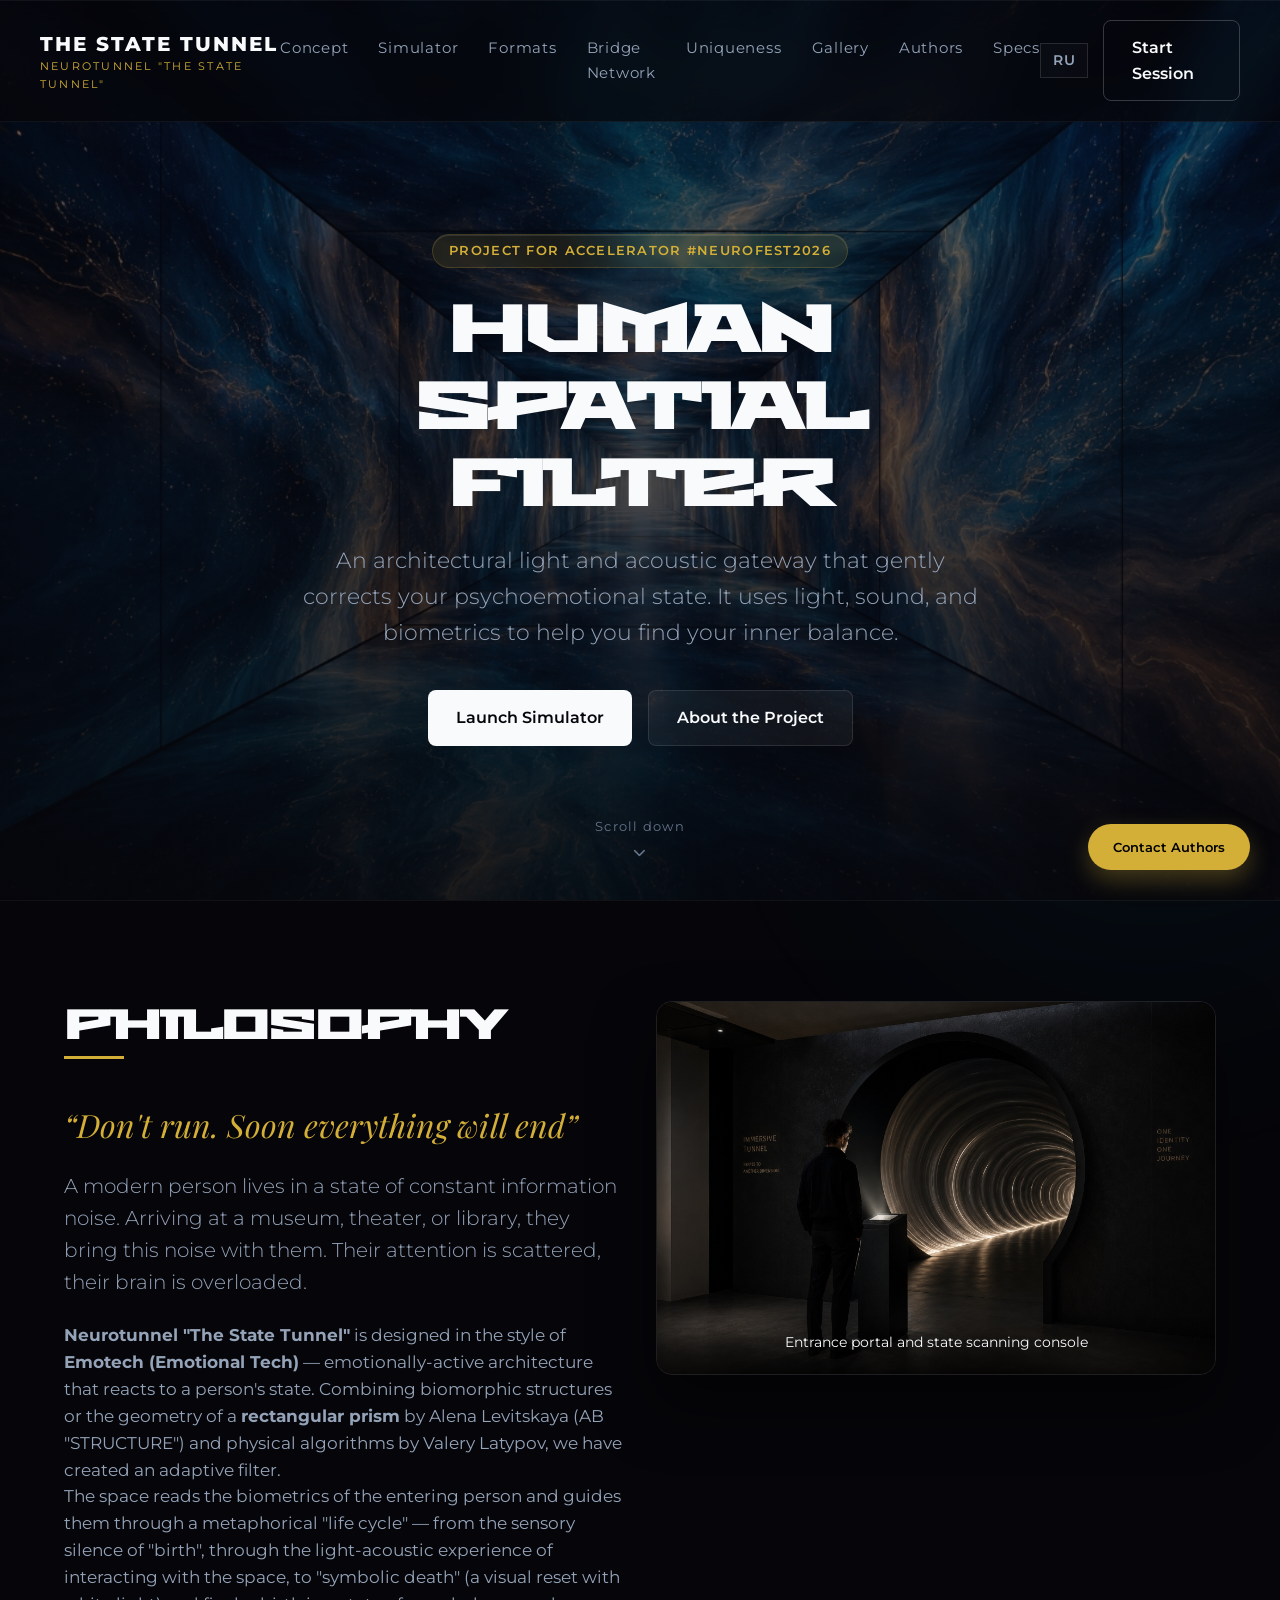
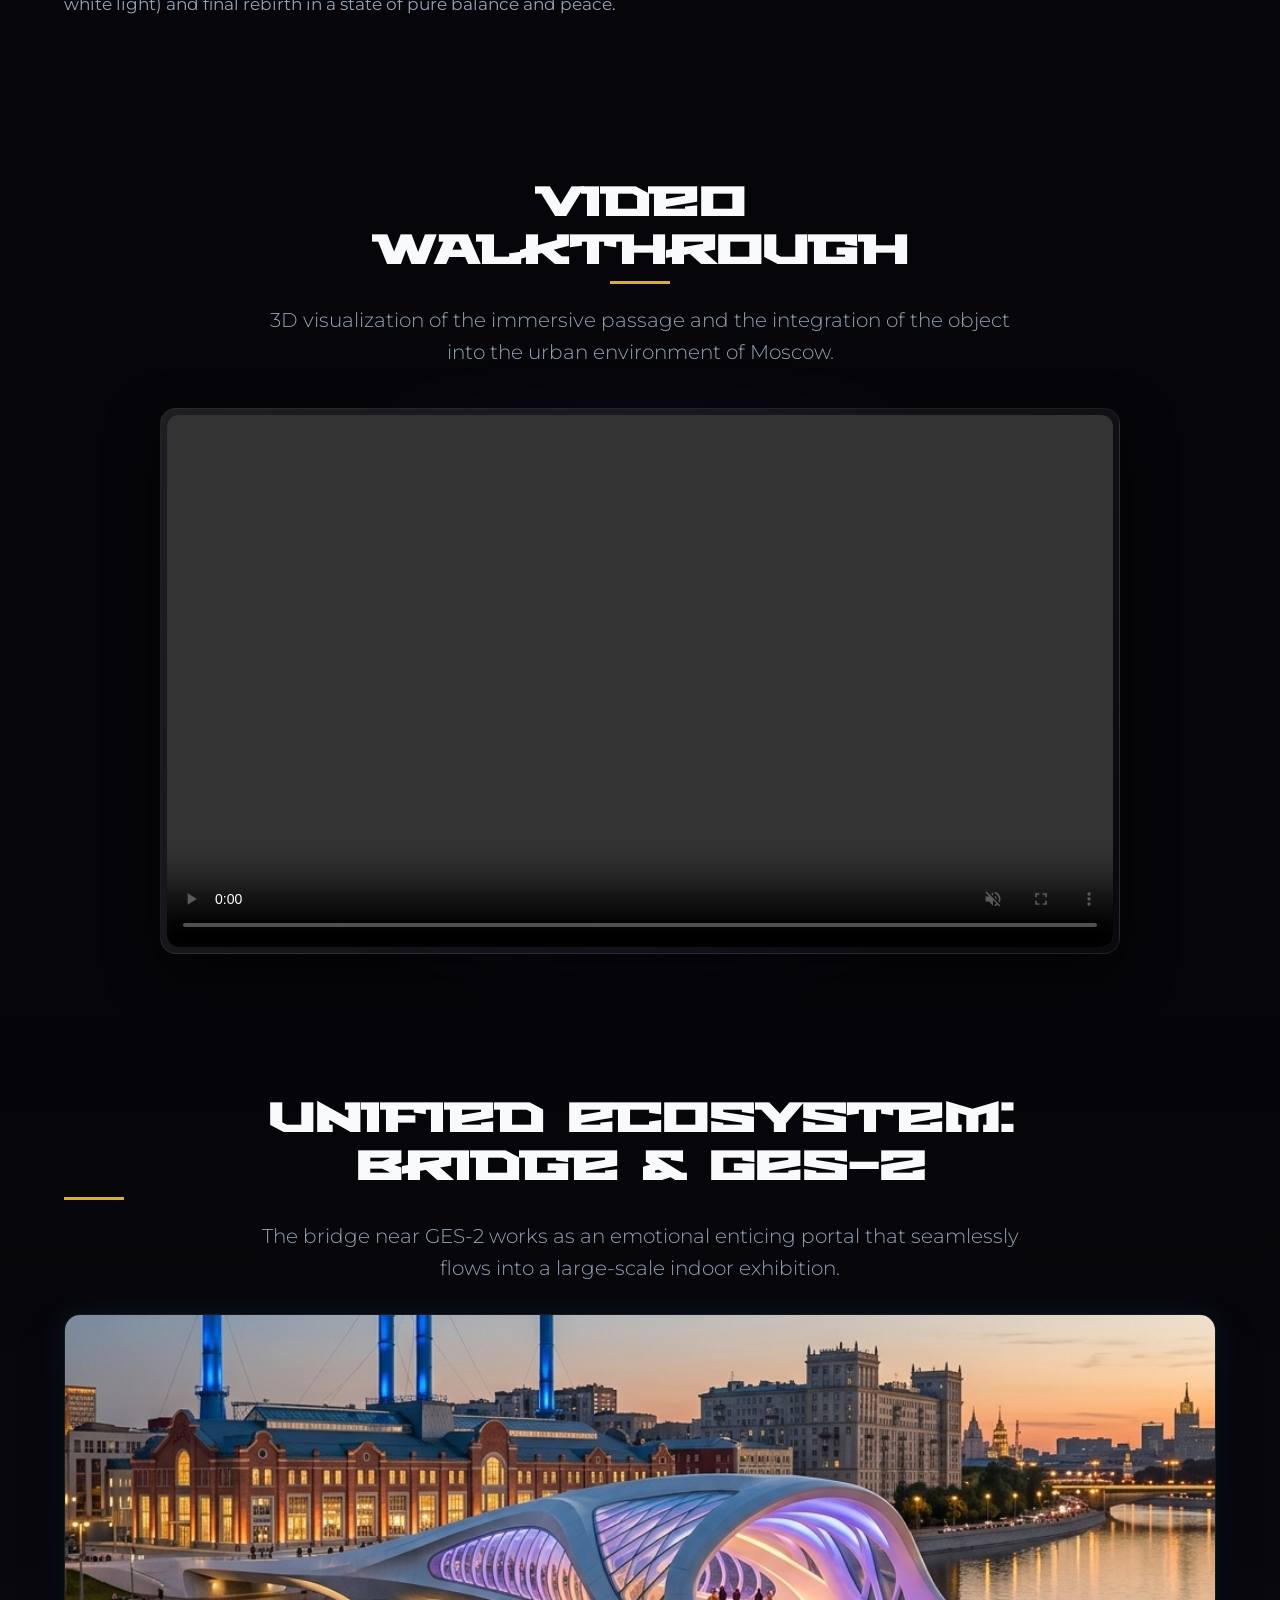
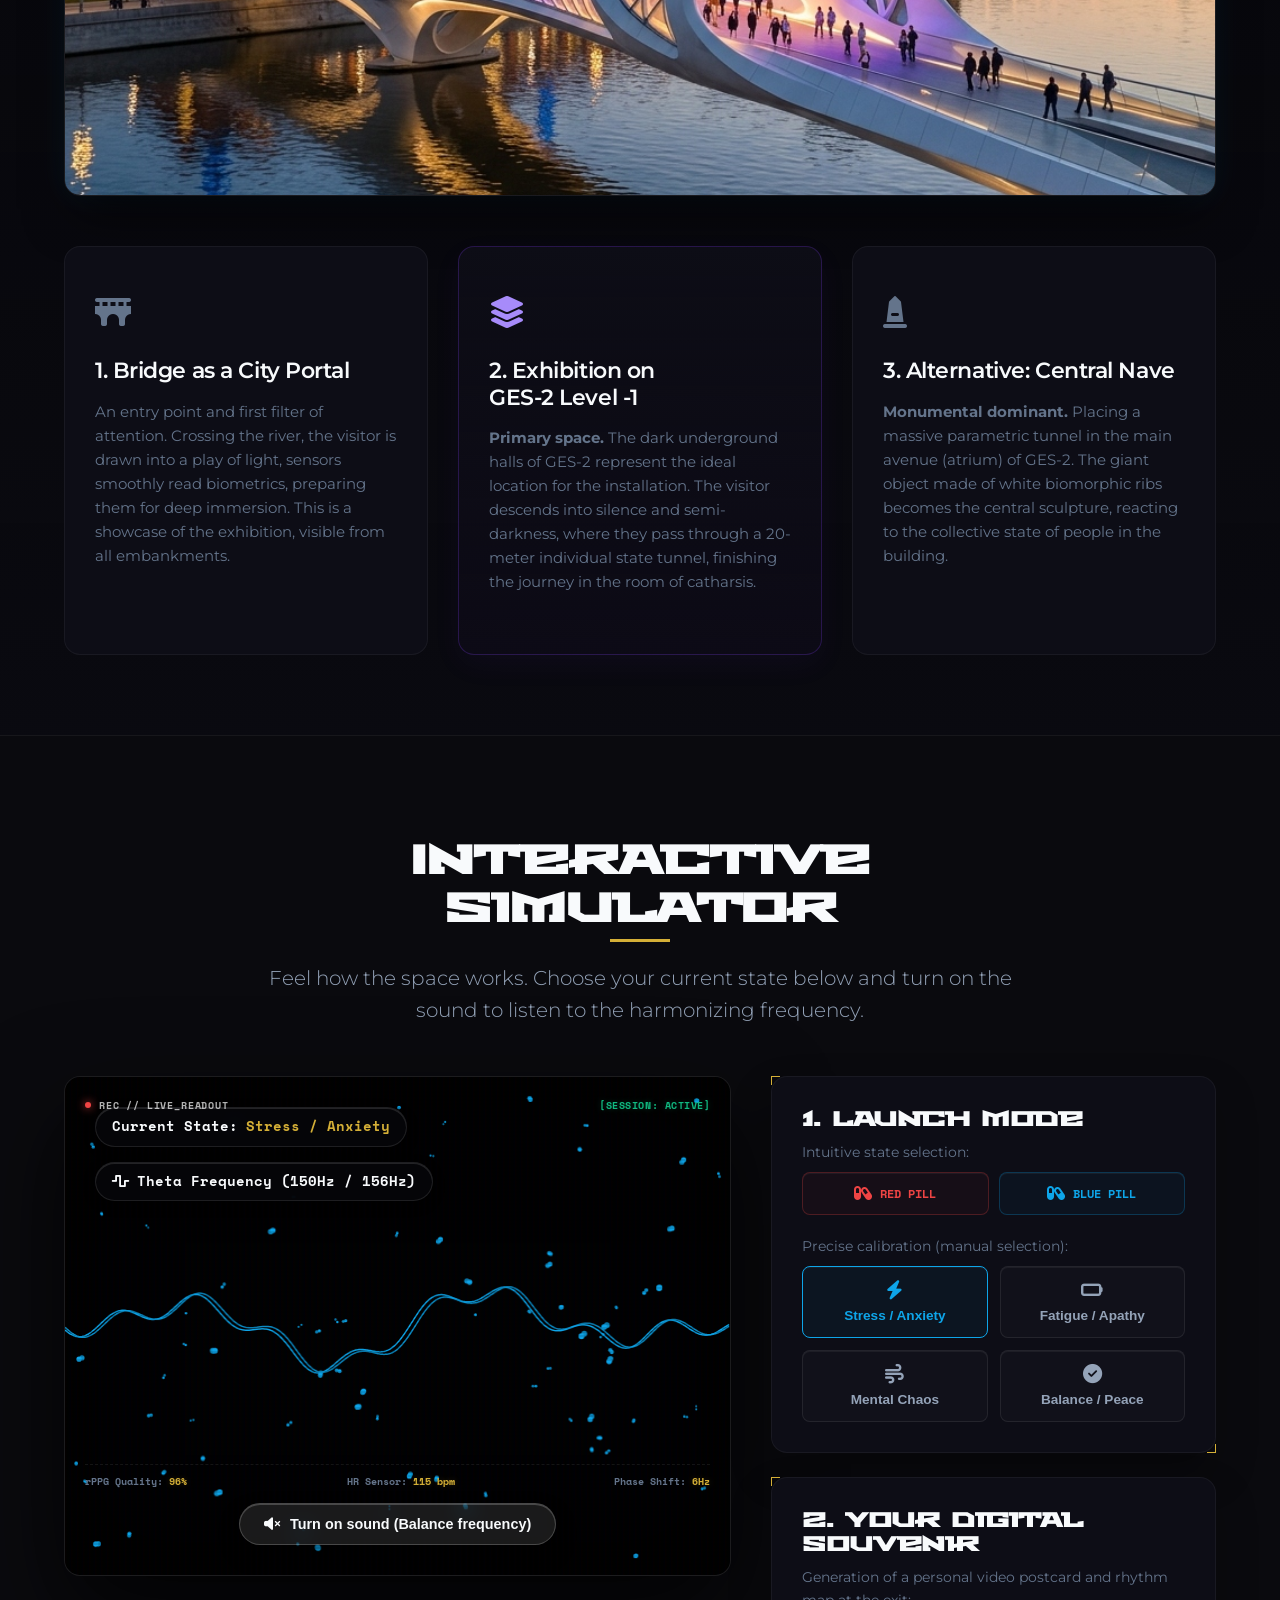
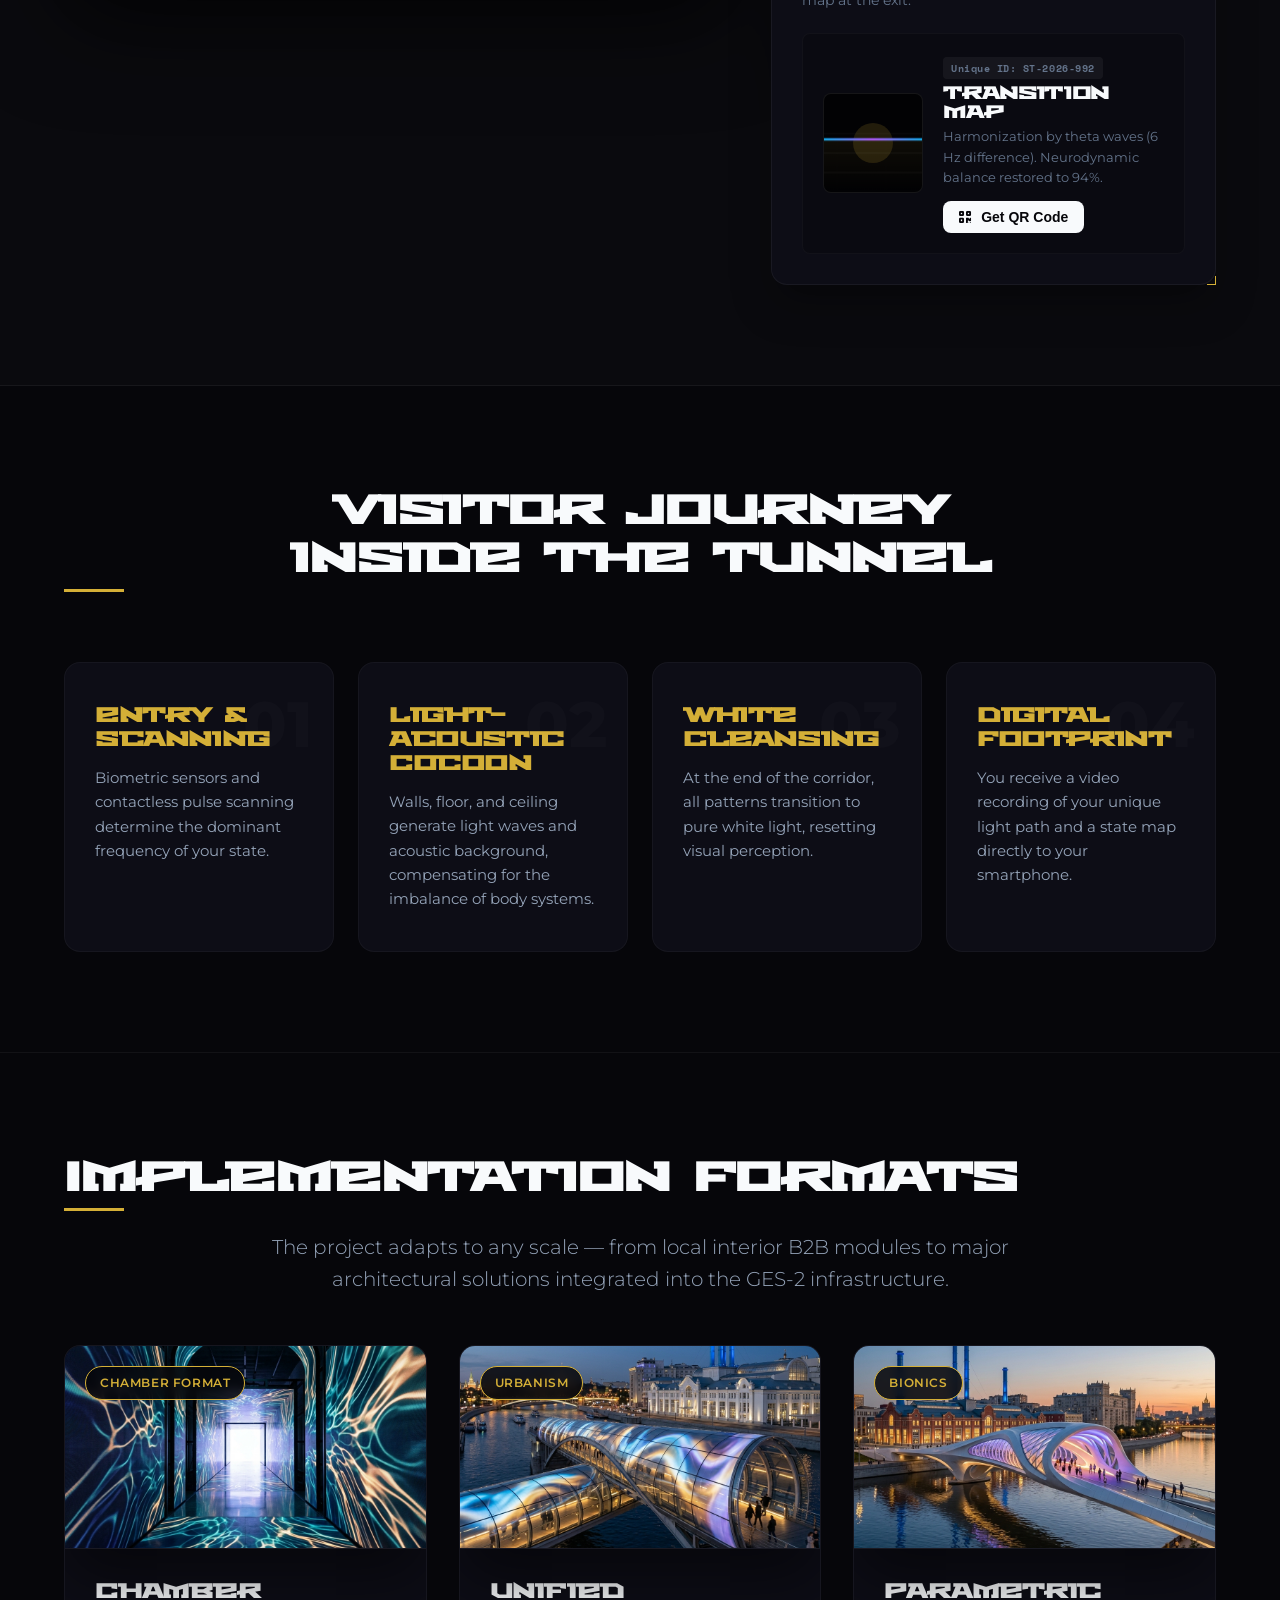
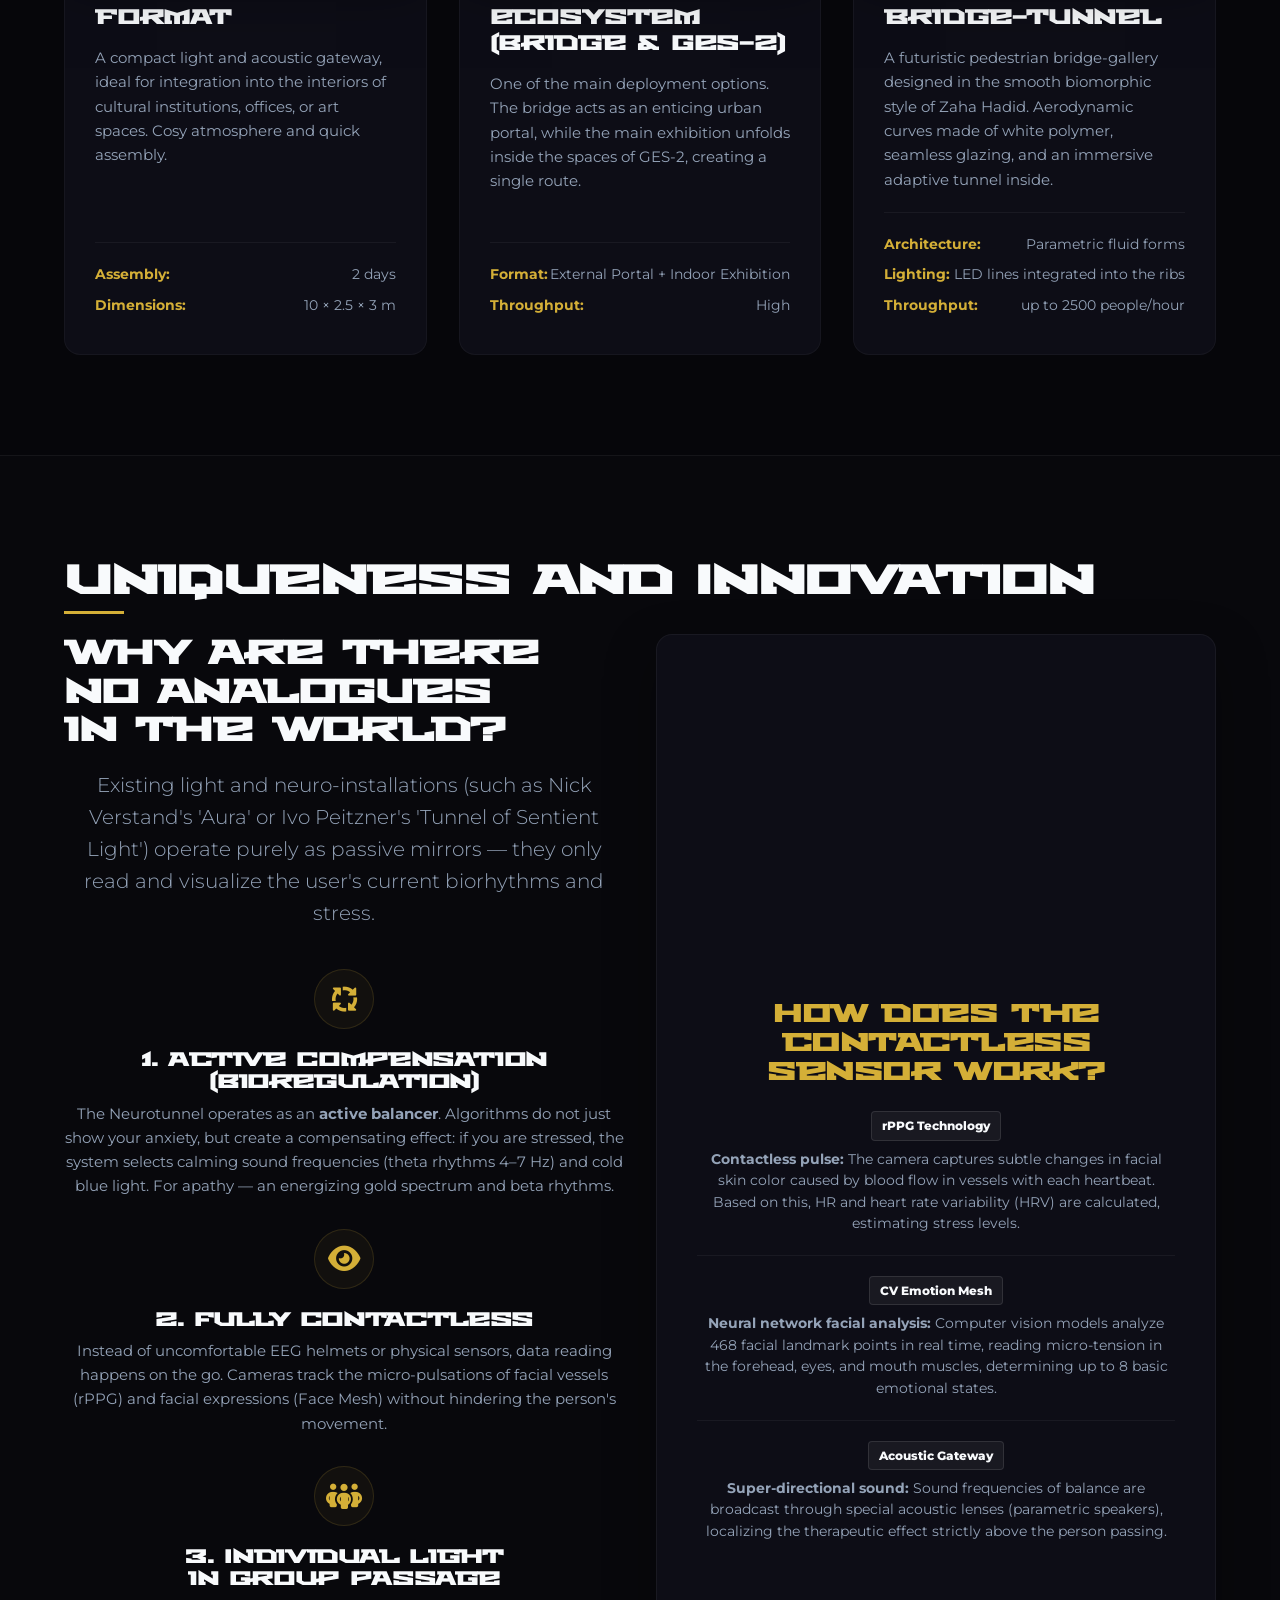
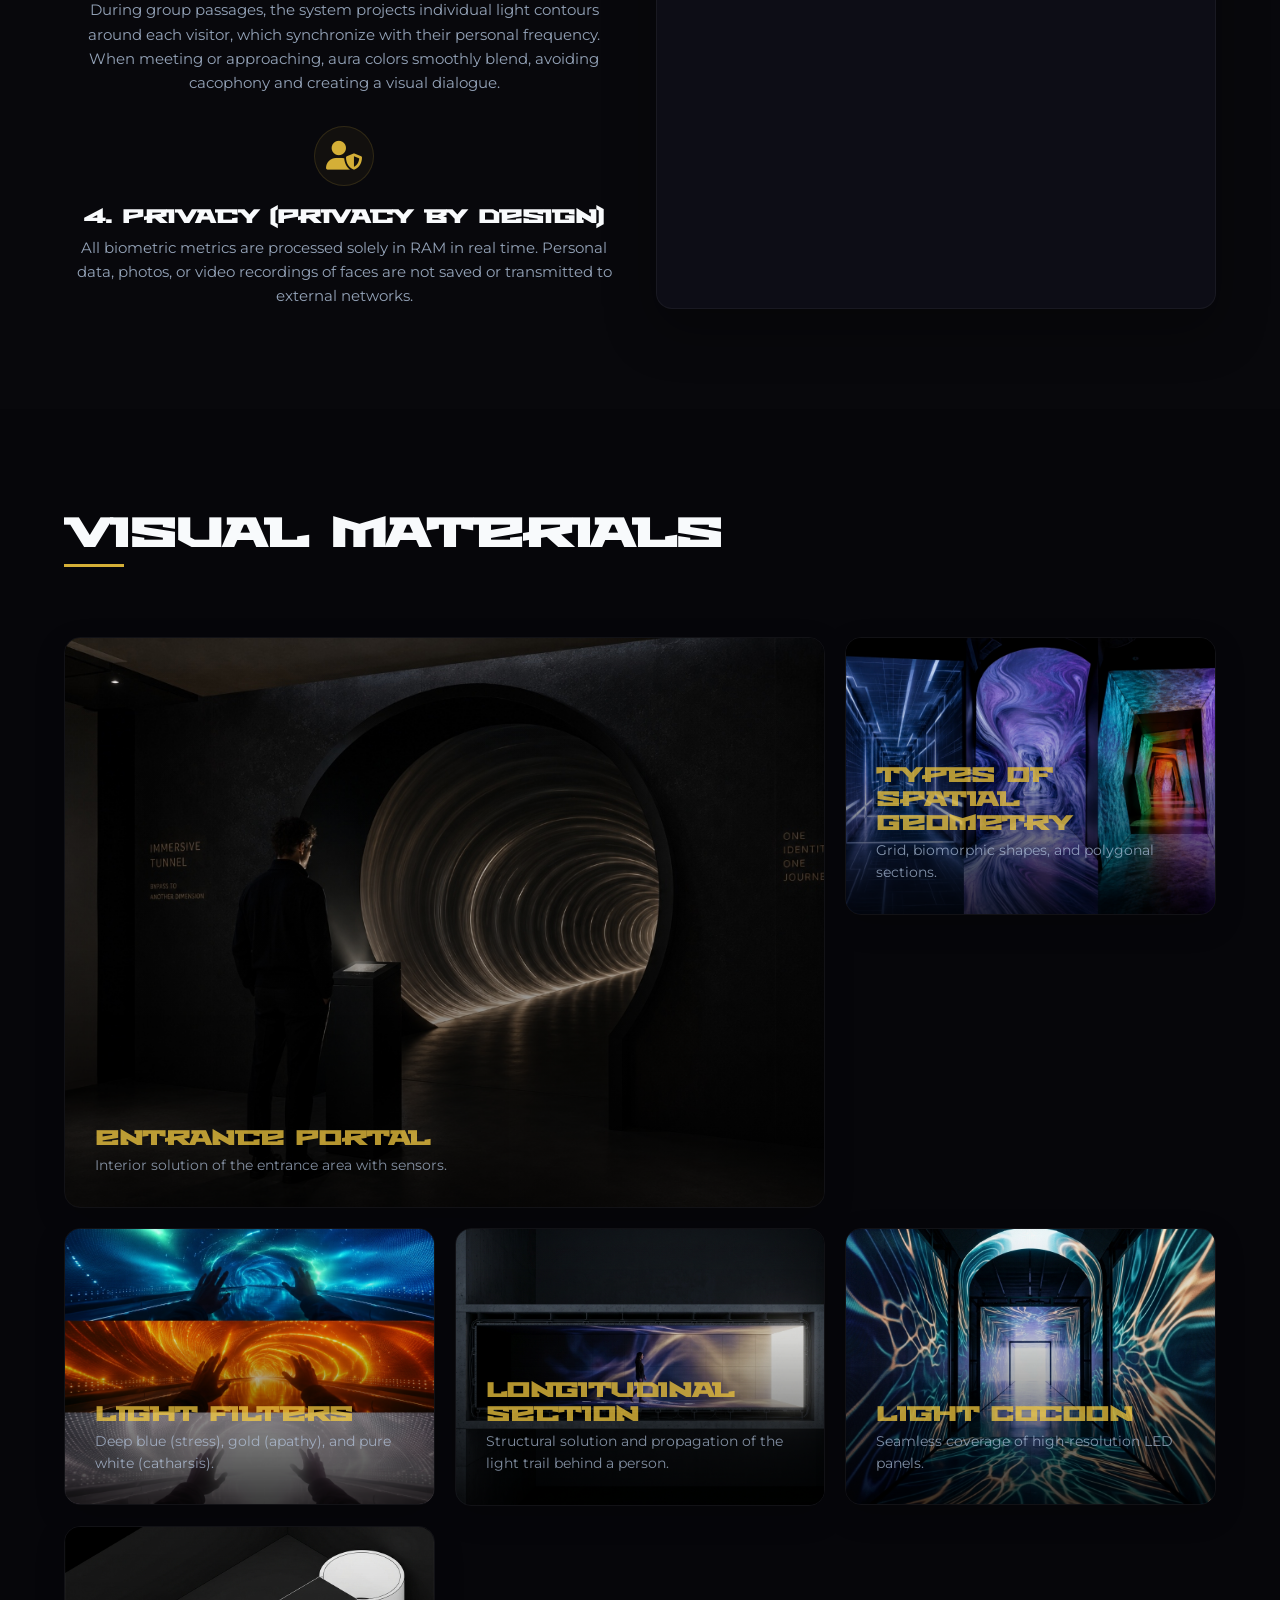
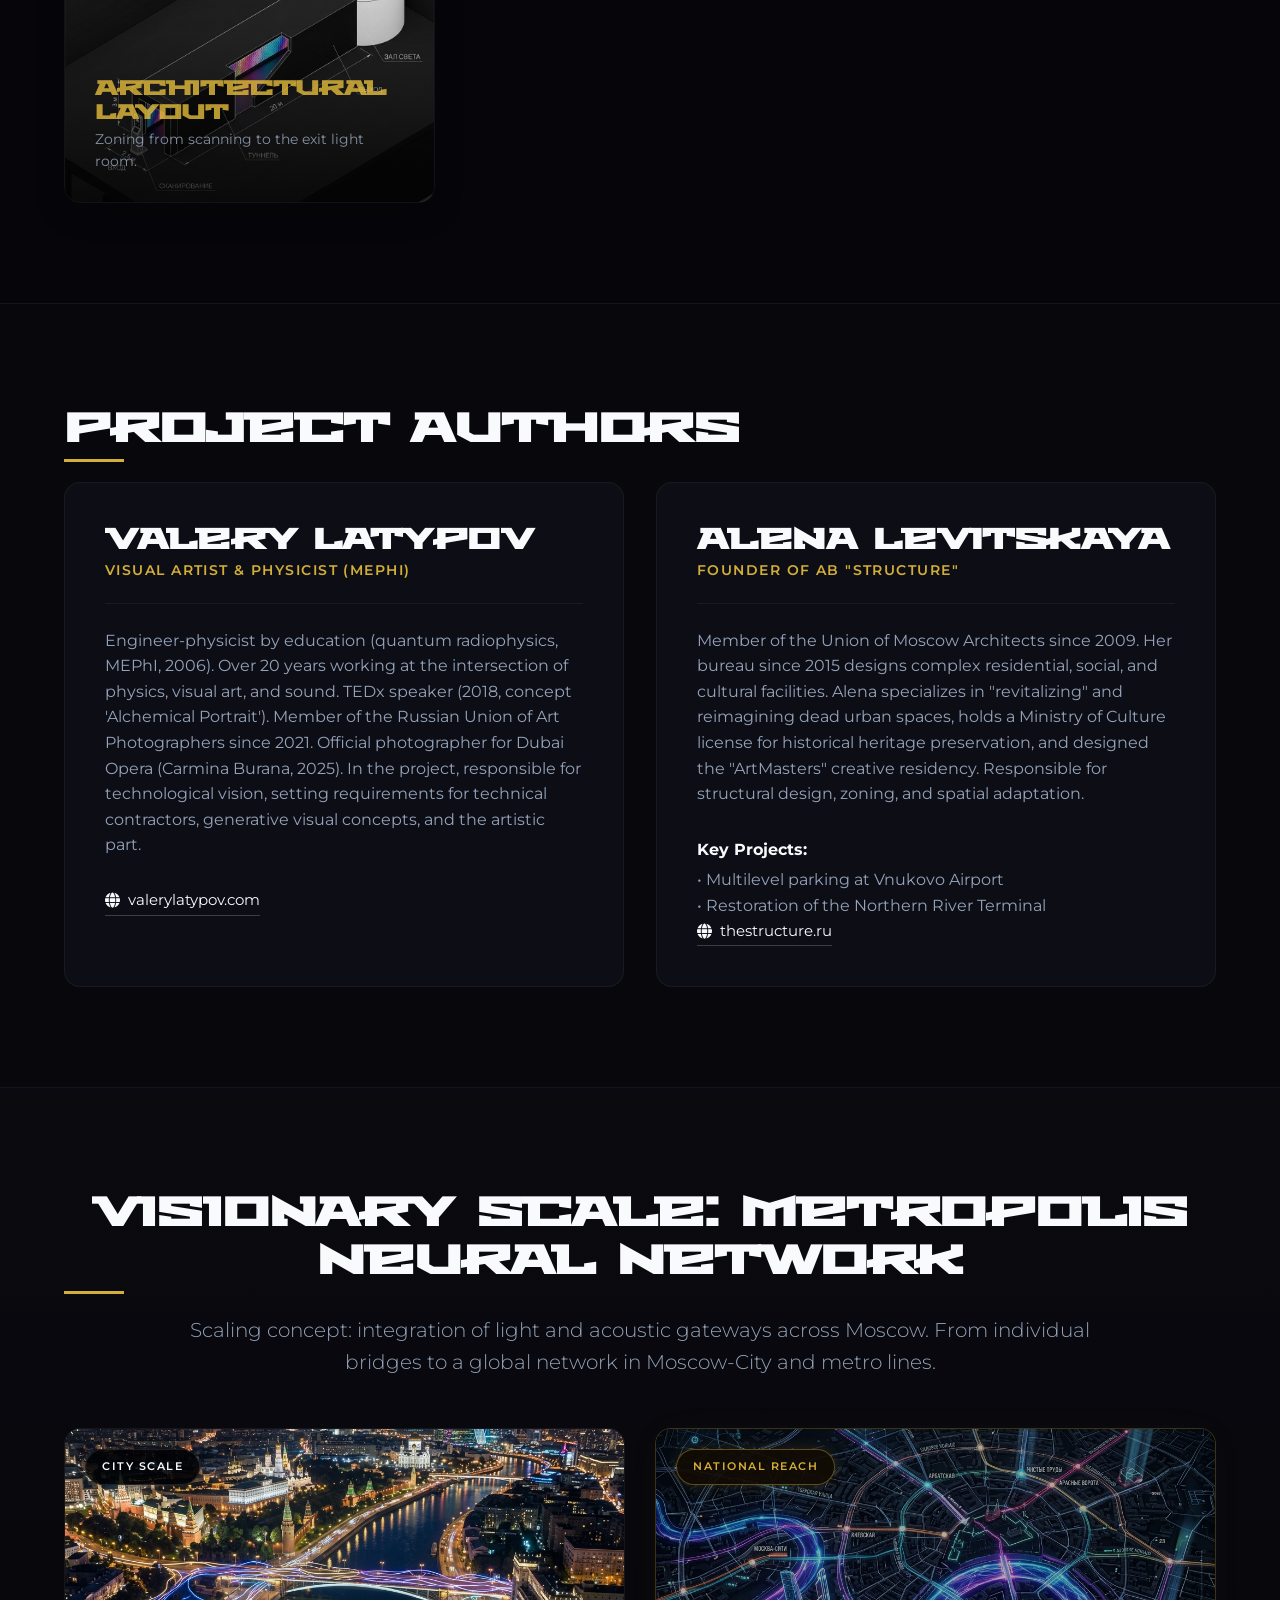
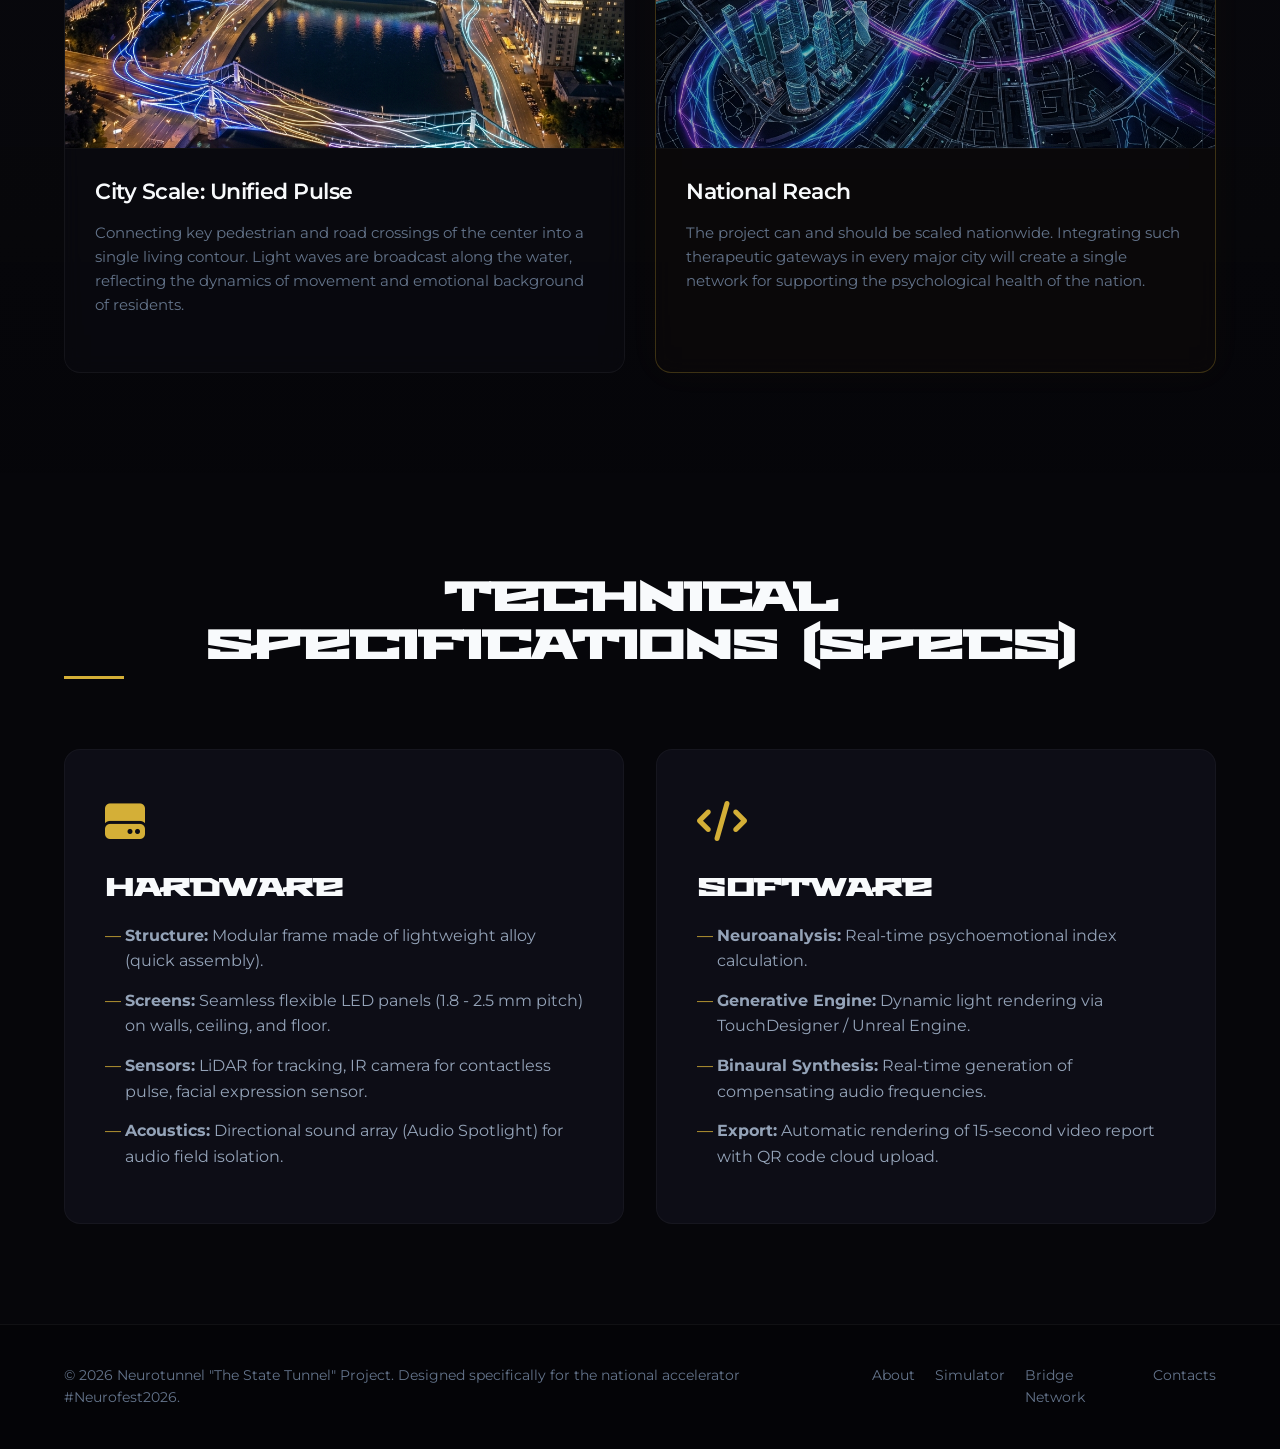
==== index-en.html @ 1e1eda67 "feat: add English version of the website and RU/EN switcher" ====
<!DOCTYPE html>
<html lang="en">
<head>
    <meta charset="UTF-8">
    <meta name="viewport" content="width=device-width, initial-scale=1.0">
    <title>Neurotunnel. The State Tunnel | Project for Neurofest 2026</title>
    <meta name="description" content="Adaptive light-acoustic environment for cultural institutions. Contactless reading of the visitor's state via rPPG. Project for Neurofest 2026. Authors: Valery Latypov, Alena Levitskaya (AB Structure).">
    <!-- Google Fonts -->
    <link rel="preconnect" href="https://fonts.googleapis.com">
    <link rel="preconnect" href="https://fonts.gstatic.com" crossorigin>
    <link href="https://fonts.googleapis.com/css2?family=Montserrat:wght@300;400;600;800&family=Outfit:wght@300;400;600;800&family=Playfair+Display:ital,wght@0,400;0,600;1,400&family=Space+Mono:ital,wght@0,400;0,700;1,400;1,700&display=swap" rel="stylesheet">
    <!-- FontAwesome for icons -->
    <link rel="stylesheet" href="https://cdnjs.cloudflare.com/ajax/libs/font-awesome/6.4.0/css/all.min.css">
    <link rel="stylesheet" href="style.css">
</head>
<body class="simulation-active">

    <!-- Background Ambient Glows -->
    <div class="ambient-glow" id="glow-1"></div>
    <div class="ambient-glow" id="glow-2"></div>

    <!-- Navigation -->
    <header class="header reveal-init stagger-1">
        <div class="logo">
            <span class="logo-main">THE STATE TUNNEL</span>
            <span class="logo-sub">NEUROTUNNEL "THE STATE TUNNEL"</span>
        </div>
        <nav class="nav">
            <a href="#concept">Concept</a>
            <a href="#simulator">Simulator</a>
            <a href="#scales">Formats</a>
            <a href="#city-network">Bridge Network</a>
            <a href="#innovation">Uniqueness</a>
            <a href="#gallery">Gallery</a>
            <a href="#team">Authors</a>
            <a href="#tech">Specs</a>
        </nav>
        <div class="cta-header">
            <a href="index.html" class="lang-toggle-link">RU</a>
            <a href="#simulator" class="btn btn-outline">Start Session</a>
        </div>
    </header>

    <!-- Hero Section -->
    <section class="hero">
        <div class="hero-content" style="text-align: center; display: flex; flex-direction: column; align-items: center; margin: 0 auto;">
            <div class="badge reveal-init stagger-2">Project for Accelerator #Neurofest2026</div>
            <h1 class="hero-title reveal-init stagger-3">Human Spatial Filter</h1>
            <p class="hero-subtitle reveal-init stagger-4" style="max-width: 800px;">An architectural light and acoustic gateway that gently corrects your psychoemotional state. It uses light, sound, and biometrics to help you find your inner balance.</p>
            <div class="hero-actions reveal-init stagger-5">
                <a href="#simulator" class="btn btn-primary">Launch Simulator</a>
                <a href="#concept" class="btn btn-secondary">About the Project</a>
            </div>
        </div>
        <div class="hero-bg-visual">
            <div class="tunnel-mesh"></div>
        </div>
        <div class="scroll-indicator">
            <span>Scroll down</span>
            <i class="fa-solid fa-chevron-down"></i>
        </div>
    </section>

    <!-- Philosophy / Concept Section -->
    <section id="concept" class="section concept-section">
        <div class="container">
            <div class="grid grid-2">
                <div class="concept-text">
                    <h2 class="section-title">Philosophy</h2>
                    <p class="quote">“Don't run. Soon everything will end”</p>
                    <p class="lead">A modern person lives in a state of constant information noise. Arriving at a museum, theater, or library, they bring this noise with them. Their attention is scattered, their brain is overloaded.</p>
                    <p><strong>Neurotunnel "The State Tunnel"</strong> is designed in the style of <strong>Emotech (Emotional Tech)</strong> — emotionally-active architecture that reacts to a person's state. Combining biomorphic structures or the geometry of a <strong>rectangular prism</strong> by Alena Levitskaya (AB "STRUCTURE") and physical algorithms by Valery Latypov, we have created an adaptive filter.</p>
                    <p>The space reads the biometrics of the entering person and guides them through a metaphorical "life cycle" — from the sensory silence of "birth", through the light-acoustic experience of interacting with the space, to "symbolic death" (a visual reset with white light) and final rebirth in a state of pure balance and peace.</p>
                </div>
                <div class="concept-visual">
                    <div class="img-wrapper">
                        <img src="images/entrance.jpg" alt="Entrance to the state tunnel">
                        <div class="img-caption">Entrance portal and state scanning console</div>
                    </div>
                </div>
            </div>
        </div>
    </section>

    <!-- Video Walkthrough Section -->
    <section id="walkthrough-video" class="section video-section">
        <div class="container">
            <div class="text-center max-w-3xl">
                <h2 class="section-title">Video Walkthrough</h2>
                <p class="lead">3D visualization of the immersive passage and the integration of the object into the urban environment of Moscow.</p>
            </div>
            <div class="video-container-wrapper">
                <div class="video-glow-effect"></div>
                <div class="video-wrapper-inner">
                    <video id="concept-video" autoplay loop muted playsinline controls preload="metadata">
                        <source src="images/walkthrough.mp4" type="video/mp4">
                        Your browser does not support embedded videos.
                    </video>
                </div>
            </div>
        </div>
    </section>

    <!-- Exhibition & Journey Ecosystem Section -->
    <section id="ecosystem" class="section ecosystem-section">
        <div class="container">
            <h2 class="section-title text-center">Unified Ecosystem: Bridge & GES-2</h2>
            <p class="lead text-center max-w-3xl">The bridge near GES-2 works as an emotional enticing portal that seamlessly flows into a large-scale indoor exhibition.</p>
            
            <div class="ecosystem-hero-image-container reveal-init stagger-3">
                <img src="images/bridge_tunnel.png" alt="Unified Ecosystem: Bridge and GES-2" class="ecosystem-hero-image">
            </div>
            
            <div class="ecosystem-grid">
                <!-- Portal Card -->
                <div class="ecosystem-card">
                    <div class="card-icon"><i class="fa-solid fa-bridge"></i></div>
                    <h3>1. Bridge as a City Portal</h3>
                    <p class="card-desc">An entry point and first filter of attention. Crossing the river, the visitor is drawn into a play of light, sensors smoothly read biometrics, preparing them for deep immersion. This is a showcase of the exhibition, visible from all embankments.</p>
                </div>

                <!-- Underground Card -->
                <div class="ecosystem-card highlight">
                    <div class="card-icon"><i class="fa-solid fa-layer-group"></i></div>
                    <h3>2. Exhibition on GES-2 Level -1</h3>
                    <p class="card-desc"><strong>Primary space.</strong> The dark underground halls of GES-2 represent the ideal location for the installation. The visitor descends into silence and semi-darkness, where they pass through a 20-meter individual state tunnel, finishing the journey in the room of catharsis.</p>
                </div>

                <!-- Main Nave Card -->
                <div class="ecosystem-card">
                    <div class="card-icon"><i class="fa-solid fa-monument"></i></div>
                    <h3>3. Alternative: Central Nave</h3>
                    <p class="card-desc"><strong>Monumental dominant.</strong> Placing a massive parametric tunnel in the main avenue (atrium) of GES-2. The giant object made of white biomorphic ribs becomes the central sculpture, reacting to the collective state of people in the building.</p>
                </div>
            </div>
        </div>
    </section>

    <!-- Interactive Simulator Section -->
    <section id="simulator" class="section simulator-section">
        <div class="container">
            <div class="text-center max-w-3xl">
                <h2 class="section-title">Interactive Simulator</h2>
                <p class="lead">Feel how the space works. Choose your current state below and turn on the sound to listen to the harmonizing frequency.</p>
            </div>

            <div class="simulator-container">
                <!-- Visual Canvas Screen -->
                <div class="sim-screen" id="sim-screen">
                    <canvas id="visual-canvas"></canvas>
                    
                    <!-- Hardware overlays -->
                    <div class="live-indicator">
                        <span class="live-dot"></span>
                        <span class="live-text">REC // LIVE_READOUT</span>
                    </div>
                    <div class="session-indicator">
                        [SESSION: ACTIVE]
                    </div>
                    
                    <div class="screen-overlay">
                        <div class="state-indicator">
                            <span class="label">Current State:</span>
                            <span class="value" id="current-state-val">Stress / Anxiety</span>
                        </div>
                        <div class="frequency-indicator">
                            <i class="fa-solid fa-wave-square"></i>
                            <span id="frequency-val">Theta Frequency (150Hz / 156Hz)</span>
                        </div>
                    </div>
                    
                    <div class="telemetry-overlay">
                        <div class="telemetry-item"><span class="t-label">rPPG Quality:</span> <span id="telemetry-rppg" class="t-val">96%</span></div>
                        <div class="telemetry-item"><span class="t-label">HR Sensor:</span> <span id="telemetry-hr" class="t-val">115 bpm</span></div>
                        <div class="telemetry-item"><span class="t-label">Phase Shift:</span> <span id="telemetry-phase" class="t-val">6Hz</span></div>
                    </div>
                    
                    <!-- Audio Control Overlay -->
                    <button class="audio-toggle" id="audio-toggle" title="Turn on/off sound">
                        <i class="fa-solid fa-volume-xmark"></i>
                        <span>Turn on sound (Balance frequency)</span>
                    </button>
                </div>

                <!-- Controls & Artifact Output -->
                <div class="sim-sidebar">
                    <div class="sim-card">
                        <h3>1. Launch Mode</h3>
                        
                        <p class="card-desc" style="margin-bottom: 8px;">Intuitive state selection:</p>
                        <div class="pills-selector-grid" style="display: grid; grid-template-columns: 1fr 1fr; gap: 10px; margin-bottom: 20px;">
                            <button class="btn-state pill-btn-state pill-red" data-state="stress" style="flex-direction: row; justify-content: center; gap: 8px; border: 1px solid rgba(239, 68, 68, 0.25); background: rgba(239, 68, 68, 0.04); color: #ef4444; font-family: var(--font-mono); font-size: 0.75rem; padding: 12px 10px;">
                                <i class="fa-solid fa-capsules" style="font-size: 1rem;"></i> RED PILL
                            </button>
                            <button class="btn-state pill-btn-state pill-blue" data-state="balance" style="flex-direction: row; justify-content: center; gap: 8px; border: 1px solid rgba(14, 165, 233, 0.25); background: rgba(14, 165, 233, 0.04); color: #0ea5e9; font-family: var(--font-mono); font-size: 0.75rem; padding: 12px 10px;">
                                <i class="fa-solid fa-capsules" style="font-size: 1rem;"></i> BLUE PILL
                            </button>
                        </div>

                        <p class="card-desc" style="margin-bottom: 8px;">Precise calibration (manual selection):</p>
                        <div class="state-buttons">
                            <button class="btn-state active" data-state="stress" data-color="#1e3a8a" data-freq-diff="6">
                                <i class="fa-solid fa-bolt"></i> Stress / Anxiety
                            </button>
                            <button class="btn-state" data-state="apathy" data-color="#b45309" data-freq-diff="12">
                                <i class="fa-solid fa-battery-empty"></i> Fatigue / Apathy
                            </button>
                            <button class="btn-state" data-state="chaos" data-color="#6b21a8" data-freq-diff="8">
                                <i class="fa-solid fa-wind"></i> Mental Chaos
                            </button>
                            <button class="btn-state" data-state="balance" data-color="#ffffff" data-freq-diff="0">
                                <i class="fa-solid fa-circle-check"></i> Balance / Peace
                            </button>
                        </div>
                    </div>

                    <div class="sim-card card-souvenir">
                        <h3>2. Your Digital Souvenir</h3>
                        <p class="card-desc">Generation of a personal video postcard and rhythm map at the exit:</p>
                        <div class="souvenir-preview">
                            <div class="souvenir-mock" id="souvenir-visual">
                                <div class="pulse-ring"></div>
                                <canvas id="chart-canvas" width="200" height="80"></canvas>
                            </div>
                            <div class="souvenir-info">
                                <span class="badge-mini">Unique ID: ST-2026-992</span>
                                <h4>Transition Map</h4>
                                <p id="souvenir-desc">Harmonization by theta waves (6 Hz difference). Neurodynamic balance restored to 94%.</p>
                                <button class="btn btn-primary btn-sm" id="btn-download-souvenir">
                                    <i class="fa-solid fa-qrcode"></i> Get QR Code
                                </button>
                            </div>
                        </div>
                    </div>
                </div>
            </div>
        </div>
    </section>

    <!-- User Journey -->
    <section class="section journey-section">
        <div class="container">
            <h2 class="section-title text-center">Visitor Journey inside the Tunnel</h2>
            <div class="journey-steps">
                <div class="step-card">
                    <div class="step-num">01</div>
                    <h3>Entry & Scanning</h3>
                    <p>Biometric sensors and contactless pulse scanning determine the dominant frequency of your state.</p>
                </div>
                <div class="step-card">
                    <div class="step-num">02</div>
                    <h3>Light-Acoustic Cocoon</h3>
                    <p>Walls, floor, and ceiling generate light waves and acoustic background, compensating for the imbalance of body systems.</p>
                </div>
                <div class="step-card">
                    <div class="step-num">03</div>
                    <h3>White Cleansing</h3>
                    <p>At the end of the corridor, all patterns transition to pure white light, resetting visual perception.</p>
                </div>
                <div class="step-card">
                    <div class="step-num">04</div>
                    <h3>Digital Footprint</h3>
                    <p>You receive a video recording of your unique light path and a state map directly to your smartphone.</p>
                </div>
            </div>
        </div>
    </section>

    <!-- Scale & Deployment Options -->
    <section id="scales" class="section scales-section">
        <div class="container">
            <h2 class="section-title text-center">Implementation Formats</h2>
            <p class="lead text-center max-w-3xl">The project adapts to any scale — from local interior B2B modules to major architectural solutions integrated into the GES-2 infrastructure.</p>
            <div class="scales-grid">
                <!-- Scale 1: Modular B2B Tunnel -->
                <div class="scale-card">
                    <div class="img-wrapper scale-img">
                        <img src="images/pov_inside.png" alt="Modular B2B tunnel">
                        <div class="scale-badge">Chamber format</div>
                    </div>
                    <div class="scale-info">
                        <h3>Chamber format</h3>
                        <p>A compact light and acoustic gateway, ideal for integration into the interiors of cultural institutions, offices, or art spaces. Cosy atmosphere and quick assembly.</p>
                        <ul class="scale-specs">
                            <li><strong>Assembly:</strong> 2 days</li>
                            <li><strong>Dimensions:</strong> 10 × 2.5 × 3 m</li>
                        </ul>
                    </div>
                </div>

                <!-- Scale 2: Ecosystem Bridge + GES-2 -->
                <div class="scale-card">
                    <div class="img-wrapper scale-img">
                        <img src="images/bridge_vault.png" alt="Unified Ecosystem: Bridge and GES-2">
                        <div class="scale-badge">Urbanism</div>
                    </div>
                    <div class="scale-info">
                        <h3>Unified Ecosystem (Bridge & GES-2)</h3>
                        <p>One of the main deployment options. The bridge acts as an enticing urban portal, while the main exhibition unfolds inside the spaces of GES-2, creating a single route.</p>
                        <ul class="scale-specs">
                            <li><strong>Format:</strong> External Portal + Indoor Exhibition</li>
                            <li><strong>Throughput:</strong> High</li>
                        </ul>
                    </div>
                </div>

                <!-- Scale 3: Parametric Bridge Tunnel -->
                <div class="scale-card">
                    <div class="img-wrapper scale-img">
                        <img src="images/bridge_tunnel.png" alt="Parametric bridge-tunnel">
                        <div class="scale-badge">Bionics</div>
                    </div>
                    <div class="scale-info">
                        <h3>Parametric bridge-tunnel</h3>
                        <p>A futuristic pedestrian bridge-gallery designed in the smooth biomorphic style of Zaha Hadid. Aerodynamic curves made of white polymer, seamless glazing, and an immersive adaptive tunnel inside.</p>
                        <ul class="scale-specs">
                            <li><strong>Architecture:</strong> Parametric fluid forms</li>
                            <li><strong>Lighting:</strong> LED lines integrated into the ribs</li>
                            <li><strong>Throughput:</strong> up to 2500 people/hour</li>
                        </ul>
                    </div>
                </div>
            </div>
        </div>
    </section>

    <!-- Uniqueness & Innovation -->
    <section id="innovation" class="section innovation-section">
        <div class="container">
            <h2 class="section-title text-center">Uniqueness and Innovation</h2>
            <div class="grid grid-2 align-stretch" style="align-items: stretch;">
                <div class="innovation-text">
                    <h3>Why are there no analogues in the world?</h3>
                    <p class="lead" style="text-align: center; max-width: 1000px; margin: 0 auto 40px auto;">Existing light and neuro-installations (such as Nick Verstand's 'Aura' or Ivo Peitzner's 'Tunnel of Sentient Light') operate purely as passive mirrors — they only read and visualize the user's current biorhythms and stress.</p>
                    
                    <div class="usp-item" style="text-align: center; display: flex; flex-direction: column; align-items: center; justify-content: center;">
                        <div class="usp-icon"><i class="fa-solid fa-arrows-spin"></i></div>
                        <div class="usp-content">
                            <h4>1. Active Compensation (Bioregulation)</h4>
                            <p>The Neurotunnel operates as an <strong>active balancer</strong>. Algorithms do not just show your anxiety, but create a compensating effect: if you are stressed, the system selects calming sound frequencies (theta rhythms 4–7 Hz) and cold blue light. For apathy — an energizing gold spectrum and beta rhythms.</p>
                        </div>
                    </div>

                    <div class="usp-item" style="text-align: center; display: flex; flex-direction: column; align-items: center; justify-content: center;">
                        <div class="usp-icon"><i class="fa-solid fa-eye"></i></div>
                        <div class="usp-content">
                            <h4>2. Fully Contactless</h4>
                            <p>Instead of uncomfortable EEG helmets or physical sensors, data reading happens on the go. Cameras track the micro-pulsations of facial vessels (rPPG) and facial expressions (Face Mesh) without hindering the person's movement.</p>
                        </div>
                    </div>

                    <div class="usp-item" style="text-align: center; display: flex; flex-direction: column; align-items: center; justify-content: center;">
                        <div class="usp-icon"><i class="fa-solid fa-people-group"></i></div>
                        <div class="usp-content">
                            <h4>3. Individual Light in Group Passage</h4>
                            <p>During group passages, the system projects individual light contours around each visitor, which synchronize with their personal frequency. When meeting or approaching, aura colors smoothly blend, avoiding cacophony and creating a visual dialogue.</p>
                        </div>
                    </div>

                    <div class="usp-item" style="text-align: center; display: flex; flex-direction: column; align-items: center; justify-content: center;">
                        <div class="usp-icon"><i class="fa-solid fa-user-shield"></i></div>
                        <div class="usp-content">
                            <h4>4. Privacy (Privacy by Design)</h4>
                            <p>All biometric metrics are processed solely in RAM in real time. Personal data, photos, or video recordings of faces are not saved or transmitted to external networks.</p>
                        </div>
                    </div>
                </div>
                
                <div class="innovation-visual">
                    <div class="tech-spec-box" style="height: 100%; display: flex; flex-direction: column; justify-content: center; text-align: center;">
                        <h3>How does the contactless sensor work?</h3>
                        <div class="tech-step-item" style="text-align: center; display: flex; flex-direction: column; align-items: center;">
                            <span class="step-bullet">rPPG Technology</span>
                            <p><strong>Contactless pulse:</strong> The camera captures subtle changes in facial skin color caused by blood flow in vessels with each heartbeat. Based on this, HR and heart rate variability (HRV) are calculated, estimating stress levels.</p>
                        </div>
                        <div class="tech-step-item" style="text-align: center; display: flex; flex-direction: column; align-items: center;">
                            <span class="step-bullet">CV Emotion Mesh</span>
                            <p><strong>Neural network facial analysis:</strong> Computer vision models analyze 468 facial landmark points in real time, reading micro-tension in the forehead, eyes, and mouth muscles, determining up to 8 basic emotional states.</p>
                        </div>
                        <div class="tech-step-item" style="text-align: center; display: flex; flex-direction: column; align-items: center;">
                            <span class="step-bullet">Acoustic Gateway</span>
                            <p><strong>Super-directional sound:</strong> Sound frequencies of balance are broadcast through special acoustic lenses (parametric speakers), localizing the therapeutic effect strictly above the person passing.</p>
                        </div>
                    </div>
                </div>
            </div>
        </div>
    </section>

    <!-- Gallery Section -->
    <section id="gallery" class="section gallery-section">
        <div class="container">
            <h2 class="section-title text-center">Visual Materials</h2>
            <div class="gallery-grid">
                <div class="gallery-item large">
                    <img src="images/entrance.jpg" alt="Entrance to installation">
                    <div class="item-overlay">
                        <h3>Entrance Portal</h3>
                        <p>Interior solution of the entrance area with sensors.</p>
                    </div>
                </div>
                <div class="gallery-item">
                    <img src="images/variations.jpg" alt="Variations of tunnel interiors">
                    <div class="item-overlay">
                        <h3>Types of Spatial Geometry</h3>
                        <p>Grid, biomorphic shapes, and polygonal sections.</p>
                    </div>
                </div>
                <div class="gallery-item">
                    <img src="images/pov_states.jpg" alt="First person view by states">
                    <div class="item-overlay">
                        <h3>Light Filters</h3>
                        <p>Deep blue (stress), gold (apathy), and pure white (catharsis).</p>
                    </div>
                </div>
                <div class="gallery-item">
                    <img src="images/side_view.png" alt="Section drawing">
                    <div class="item-overlay">
                        <h3>Longitudinal Section</h3>
                        <p>Structural solution and propagation of the light trail behind a person.</p>
                    </div>
                </div>
                <div class="gallery-item">
                    <img src="images/pov_inside.png" alt="Tunnel interior">
                    <div class="item-overlay">
                        <h3>Light Cocoon</h3>
                        <p>Seamless coverage of high-resolution LED panels.</p>
                    </div>
                </div>
                <div class="gallery-item">
                    <img src="images/blueprint.png" alt="Top blueprint layout">
                    <div class="item-overlay">
                        <h3>Architectural Layout</h3>
                        <p>Zoning from scanning to the exit light room.</p>
                    </div>
                </div>
            </div>
        </div>
    </section>

    <!-- Team / Philosophy Section -->
    <section id="team" class="section team-section">
        <div class="container">
            <h2 class="section-title text-center">Project Authors</h2>
            <div class="grid grid-2">
                <!-- Valery -->
                <div class="author-card">
                    <div class="author-header">
                        <h3>Valery Latypov</h3>
                        <span class="author-title">Visual Artist & Physicist (MEPhI)</span>
                    </div>
                    <p class="author-bio">Engineer-physicist by education (quantum radiophysics, MEPhI, 2006). Over 20 years working at the intersection of physics, visual art, and sound. TEDx speaker (2018, concept 'Alchemical Portrait'). Member of the Russian Union of Art Photographers since 2021. Official photographer for Dubai Opera (Carmina Burana, 2025). In the project, responsible for technological vision, setting requirements for technical contractors, generative visual concepts, and the artistic part.</p>
                    <div class="author-links">
                        <a href="http://www.valerylatypov.com" target="_blank"><i class="fa-solid fa-globe"></i> valerylatypov.com</a>
                    </div>
                </div>
                <!-- Alena -->
                <div class="author-card">
                    <div class="author-header">
                        <h3>Alena Levitskaya</h3>
                        <span class="author-title">Founder of AB "STRUCTURE"</span>
                    </div>
                    <p class="author-bio">Member of the Union of Moscow Architects since 2009. Her bureau since 2015 designs complex residential, social, and cultural facilities. Alena specializes in "revitalizing" and reimagining dead urban spaces, holds a Ministry of Culture license for historical heritage preservation, and designed the "ArtMasters" creative residency. Responsible for structural design, zoning, and spatial adaptation.</p>
                    <div style="margin-top: 15px;">
                        <strong>Key Projects:</strong>
                        <ul style="list-style: none; padding: 0; color: var(--text-secondary); margin-top: 5px;">
                            <li>• Multilevel parking at Vnukovo Airport</li>
                            <li>• Restoration of the Northern River Terminal</li>
                        </ul>
                    </div>
                    <div class="author-links">
                        <a href="https://thestructure.ru" target="_blank"><i class="fa-solid fa-globe"></i> thestructure.ru</a>
                    </div>
                </div>
            </div>
        </div>
    </section>

    <!-- City Scale: Neural Network of Bridges -->
    <section id="city-network" class="section city-network-section">
        <div class="container">
            <h2 class="section-title text-center">Visionary Scale: Metropolis Neural Network</h2>
            <p class="lead text-center" style="max-width: 900px; margin: 0 auto 40px auto;">Scaling concept: integration of light and acoustic gateways across Moscow. From individual bridges to a global network in Moscow-City and metro lines.</p>
            
            <div class="network-tabs-grid" style="grid-template-columns: 1fr 1fr; display: grid; gap: 30px;">
                <!-- Concept 1: City Scale -->
                <div class="network-card-main" style="grid-column: span 1;">
                    <div class="network-image-wrapper">
                        <img src="images/moscow_bridges.png" alt="Light neural network of Moscow bridges" class="network-img">
                        <div class="network-glow"></div>
                        <div class="network-badge-overlay">City Scale</div>
                    </div>
                    <div class="network-card-content">
                        <h3>City Scale: Unified Pulse</h3>
                        <p>Connecting key pedestrian and road crossings of the center into a single living contour. Light waves are broadcast along the water, reflecting the dynamics of movement and emotional background of residents.</p>
                    </div>
                </div>

                <!-- Concept 2: National Scale -->
                <div class="network-card-main highlight-card" style="grid-column: span 1;">
                    <div class="network-image-wrapper interactive-map-wrapper">
                        <img src="images/moscow_cosmic.png" alt="National Scale" class="network-img" style="opacity: 0.7;">
                        <div class="network-badge-overlay special">National Reach</div>
                    </div>
                    <div class="network-card-content">
                        <h3>National Reach</h3>
                        <p>The project can and should be scaled nationwide. Integrating such therapeutic gateways in every major city will create a single network for supporting the psychological health of the nation.</p>
                    </div>
                </div>
            </div>
        </div>
    </section>
    
    <!-- Technical & Specifications Section -->
    <section id="tech" class="section tech-section">
        <div class="container">
            <h2 class="section-title text-center">Technical Specifications (Specs)</h2>
            <div class="tech-grid">
                <div class="tech-card">
                    <div class="tech-icon"><i class="fa-solid fa-hard-drive"></i></div>
                    <h3>Hardware</h3>
                    <ul>
                        <li><strong>Structure:</strong> Modular frame made of lightweight alloy (quick assembly).</li>
                        <li><strong>Screens:</strong> Seamless flexible LED panels (1.8 - 2.5 mm pitch) on walls, ceiling, and floor.</li>
                        <li><strong>Sensors:</strong> LiDAR for tracking, IR camera for contactless pulse, facial expression sensor.</li>
                        <li><strong>Acoustics:</strong> Directional sound array (Audio Spotlight) for audio field isolation.</li>
                    </ul>
                </div>
                <div class="tech-card">
                    <div class="tech-icon"><i class="fa-solid fa-code"></i></div>
                    <h3>Software</h3>
                    <ul>
                        <li><strong>Neuroanalysis:</strong> Real-time psychoemotional index calculation.</li>
                        <li><strong>Generative Engine:</strong> Dynamic light rendering via TouchDesigner / Unreal Engine.</li>
                        <li><strong>Binaural Synthesis:</strong> Real-time generation of compensating audio frequencies.</li>
                        <li><strong>Export:</strong> Automatic rendering of 15-second video report with QR code cloud upload.</li>
                    </ul>
                </div>
            </div>
        </div>
    </section>

    <!-- Footer -->
    <footer class="footer">
        <div class="container">
            <div class="footer-content">
                <p>&copy; 2026 Neurotunnel "The State Tunnel" Project. Designed specifically for the national accelerator #Neurofest2026.</p>
                <div class="footer-links">
                    <a href="#concept">About</a>
                    <a href="#simulator">Simulator</a>
                    <a href="#city-network">Bridge Network</a>
                    <a href="#team">Contacts</a>
                </div>
            </div>
        </div>
    </footer>

    <!-- QR Code Modal (Simulated) -->
    <div class="modal" id="qr-modal">
        <div class="modal-content">
            <span class="close-modal">&times;</span>
            <h3>Your QR code is ready!</h3>
            <p>Scan the code with your smartphone to download your personal video and transition map.</p>
            <div class="qr-placeholder">
                <i class="fa-solid fa-qrcode"></i>
            </div>
            <span class="qr-id">ID: ST-2026-992</span>
            <button class="btn btn-primary" id="btn-close-modal">Great</button>
        </div>
    </div>

    <!-- Script -->
    <script src="script.js"></script>

    <!-- Contact FAB -->
    <div class="contact-fab">
        <div class="fab-content">
            <a href="https://t.me/Alena_Levitskaya" target="_blank" class="fab-link"><i class="fa-brands fa-telegram"></i> @Alena_Levitskaya</a>
            <a href="tel:+79031187296" class="fab-link"><i class="fa-solid fa-phone"></i> +7 903 118 7296</a>
        </div>
        <button class="fab-btn">Contact Authors</button>
    </div>

</body>
</html>
---- style.css ----
/* Modern Premium Dark Mode Design System for 'The State Tunnel' */

@font-face {
    font-family: 'Metro';
    src: url('fonts/Metro.otf') format('opentype');
    font-weight: normal;
    font-style: normal;
    font-display: swap;
}

:root {
    --bg-dark: #06060a;
    --bg-card: #0d0d16;
    --bg-card-hover: #141422;
    --text-primary: #f8fafc;
    --text-secondary: #94a3b8;
    --text-muted: #64748b;
    --accent: #d4af37; /* Luxe Gold */
    --accent-hover: #b8962e;
    
    --color-stress: #0ea5e9; /* Sky Blue */
    --color-apathy: #f59e0b; /* Amber */
    --color-chaos: #a855f7; /* Purple */
    --color-balance: #ffffff; /* White */
    
    --font-sans: 'Montserrat', 'Metro', 'Outfit', -apple-system, BlinkMacSystemFont, "Segoe UI", Roboto, sans-serif;
    --font-serif: 'Playfair Display', Georgia, serif;
    --font-mono: 'Space Mono', monospace;
    
    --transition-smooth: all 0.5s cubic-bezier(0.16, 1, 0.3, 1);
    --border-radius-lg: 16px;
    --border-radius-md: 8px;
    
    --glow-color: rgba(212, 175, 55, 0.15);
}

/* Global Reset */
* {
    margin: 0;
    padding: 0;
    box-sizing: border-box;
    scroll-behavior: smooth;
}

body {
    background-color: var(--bg-dark);
    color: var(--text-primary);
    font-family: var(--font-sans);
    line-height: 1.6;
    overflow-x: hidden;
    position: relative;
}

body::before {
    content: '';
    position: fixed;
    top: 0;
    left: 0;
    width: 100%;
    height: 100%;
    background-image: 
        linear-gradient(rgba(255, 255, 255, 0.007) 1px, transparent 1px),
        linear-gradient(90deg, rgba(255, 255, 255, 0.007) 1px, transparent 1px);
    background-size: 40px 40px;
    background-position: center;
    pointer-events: none;
    z-index: 1;
}

/* Scrollbar Customization */
::-webkit-scrollbar {
    width: 8px;
}
::-webkit-scrollbar-track {
    background: var(--bg-dark);
}
::-webkit-scrollbar-thumb {
    background: #1e1e2f;
    border-radius: 4px;
}
::-webkit-scrollbar-thumb:hover {
    background: var(--accent);
}

/* Typography */
h1, h2, h3, h4 {
    font-family: 'Metro', 'Montserrat', var(--font-sans);
    font-weight: 800;
    letter-spacing: -0.02em;
    line-height: 1.2;
    text-wrap: balance;
}

p {
    font-size: 1.05rem;
    color: var(--text-secondary);
}

a {
    color: inherit;
    text-decoration: none;
    transition: var(--transition-smooth);
}

/* Layout Utilities */
.container {
    width: 100%;
    max-width: 1200px;
    margin: 0 auto;
    padding: 0 24px;
}

.grid {
    display: grid;
    gap: 32px;
}

.grid-2 {
    grid-template-columns: 1fr;
}

@media (min-width: 768px) {
    .grid-2 {
        grid-template-columns: 1fr 1fr;
    }
}

.section {
    padding: 100px 0;
    position: relative;
    z-index: 2;
}

.text-center {
    text-align: center;
}

.max-w-3xl {
    max-width: 768px;
    margin: 0 auto;
}

.lead {
    font-size: 1.25rem;
    font-weight: 300;
    color: var(--text-secondary);
    margin-bottom: 24px;
}

.quote {
    font-family: var(--font-serif);
    font-size: 2rem;
    font-style: italic;
    color: var(--accent);
    margin: 20px 0;
    font-weight: 400;
}

/* Background Ambient Glows */
.ambient-glow {
    position: fixed;
    width: 60vw;
    height: 60vw;
    border-radius: 50%;
    background: radial-gradient(circle, var(--glow-color) 0%, rgba(6,6,10,0) 70%);
    filter: blur(100px);
    pointer-events: none;
    z-index: 1;
    transition: var(--transition-smooth);
}

#glow-1 {
    top: -20%;
    left: -20%;
}

#glow-2 {
    bottom: -20%;
    right: -20%;
    background: radial-gradient(circle, rgba(14, 165, 233, 0.08) 0%, rgba(6,6,10,0) 70%);
}

/* Buttons */
.btn {
    display: inline-flex;
    align-items: center;
    justify-content: center;
    gap: 10px;
    padding: 14px 28px;
    font-size: 1rem;
    font-weight: 600;
    border-radius: var(--border-radius-md);
    cursor: pointer;
    transition: var(--transition-smooth);
    border: none;
}

.btn:active {
    transform: scale(0.98) translateY(1px) !important;
    transition: transform 0.1s ease !important;
}

.btn-primary {
    background-color: var(--text-primary);
    color: var(--bg-dark);
}

.btn-primary:hover {
    background-color: var(--accent);
    box-shadow: 0 0 25px rgba(212, 175, 55, 0.4);
    transform: translateY(-2px);
}

.btn-secondary {
    background-color: rgba(255, 255, 255, 0.05);
    color: var(--text-primary);
    border: 1px solid rgba(255, 255, 255, 0.1);
}

.btn-secondary:hover {
    background-color: rgba(255, 255, 255, 0.1);
    transform: translateY(-2px);
}

.btn-outline {
    background-color: transparent;
    color: var(--text-primary);
    border: 1px solid rgba(255, 255, 255, 0.2);
}

.btn-outline:hover {
    border-color: var(--accent);
    color: var(--accent);
}

.btn-sm {
    padding: 8px 16px;
    font-size: 0.875rem;
}

/* Navigation Header */
.header {
    position: fixed;
    top: 0;
    left: 0;
    width: 100%;
    display: flex;
    justify-content: space-between;
    align-items: center;
    padding: 20px 40px;
    background-color: rgba(6, 6, 10, 0.7);
    backdrop-filter: blur(20px);
    -webkit-backdrop-filter: blur(20px);
    border-bottom: 1px solid rgba(255, 255, 255, 0.05);
    box-shadow: inset 0 1px 0 rgba(255, 255, 255, 0.05);
    z-index: 100;
}

.logo {
    display: flex;
    flex-direction: column;
}

.logo-main {
    font-size: 1.25rem;
    font-weight: 800;
    letter-spacing: 0.1em;
    color: var(--text-primary);
}

.logo-sub {
    font-size: 0.7rem;
    font-weight: 400;
    letter-spacing: 0.2em;
    color: var(--accent);
    margin-top: -2px;
}

.nav {
    display: none;
    gap: 30px;
}

@media (min-width: 1024px) {
    .nav {
        display: flex;
    }
}

.nav a {
    font-size: 0.95rem;
    font-weight: 400;
    letter-spacing: 0.05em;
    color: var(--text-secondary);
}

.nav a:hover {
    color: var(--accent);
}

/* Hero Section */
.hero {
    min-height: 100dvh;
    display: flex;
    align-items: center;
    position: relative;
    padding-top: 80px;
    z-index: 2;
    background: linear-gradient(to bottom, rgba(6, 6, 10, 0.5) 0%, rgba(6, 6, 10, 0.9) 100%), url('images/hero_bg.jpg') no-repeat center center/cover;
}

.hero-content {
    max-width: 768px;
    padding: 0 40px;
    z-index: 10;
}

.badge {
    display: inline-block;
    padding: 6px 16px;
    font-size: 0.8rem;
    font-weight: 600;
    text-transform: uppercase;
    letter-spacing: 0.1em;
    background-color: rgba(212, 175, 55, 0.1);
    color: var(--accent);
    border: 1px solid rgba(212, 175, 55, 0.2);
    box-shadow: inset 0 1px 0 rgba(255, 255, 255, 0.1);
    backdrop-filter: blur(5px);
    -webkit-backdrop-filter: blur(5px);
    border-radius: 50px;
    margin-bottom: 24px;
}

.hero-title {
    font-size: clamp(2.5rem, 5vw, 4.5rem);
    letter-spacing: -0.03em;
    text-wrap: balance;
    margin-bottom: 20px;
}

.hero-subtitle {
    font-size: clamp(1.1rem, 2vw, 1.4rem);
    margin-bottom: 40px;
    font-weight: 300;
    text-wrap: pretty;
}

.hero-actions {
    display: flex;
    gap: 16px;
    flex-wrap: wrap;
    justify-content: center;
}

.scroll-indicator {
    position: absolute;
    bottom: 40px;
    left: 50%;
    transform: translateX(-50%);
    display: flex;
    flex-direction: column;
    align-items: center;
    gap: 10px;
    color: var(--text-muted);
    font-size: 0.8rem;
    letter-spacing: 0.1em;
    animation: bounce 2s infinite;
}

@keyframes bounce {
    0%, 20%, 50%, 80%, 100% {
        transform: translate(-50%, 0);
    }
    40% {
        transform: translate(-50%, -10px);
    }
    60% {
        transform: translate(-50%, -5px);
    }
}

@keyframes revealUp {
    from {
        opacity: 0;
        transform: translateY(20px);
    }
    to {
        opacity: 1;
        transform: translateY(0);
    }
}

.matrix-portal .reveal-init,
body.simulation-active .reveal-init {
    opacity: 0;
    animation: revealUp 0.8s cubic-bezier(0.16, 1, 0.3, 1) forwards;
}

.stagger-1 { animation-delay: 100ms; }
.stagger-2 { animation-delay: 220ms; }
.stagger-3 { animation-delay: 340ms; }
.stagger-4 { animation-delay: 460ms; }
.stagger-5 { animation-delay: 580ms; }
.stagger-6 { animation-delay: 700ms; }

/* Concept Section */
.concept-section {
    border-top: 1px solid rgba(255, 255, 255, 0.05);
}

.section-title {
    font-size: 2.5rem;
    margin-bottom: 30px;
    position: relative;
    display: inline-block;
    letter-spacing: -0.03em;
    text-wrap: balance;
}

.section-title::after {
    content: '';
    position: absolute;
    bottom: -10px;
    left: 0;
    width: 60px;
    height: 3px;
    background-color: var(--accent);
}

.text-center .section-title::after {
    left: 50%;
    transform: translateX(-50%);
}

.img-wrapper {
    position: relative;
    border-radius: var(--border-radius-lg);
    overflow: hidden;
    border: 1px solid rgba(255, 255, 255, 0.1);
    box-shadow: 0 30px 60px rgba(0, 0, 0, 0.5);
}

.img-wrapper img {
    width: 100%;
    display: block;
    transition: var(--transition-smooth);
}

.img-wrapper:hover img {
    transform: scale(1.03);
}

.img-caption {
    position: absolute;
    bottom: 0;
    left: 0;
    width: 100%;
    padding: 20px;
    background: linear-gradient(to top, rgba(0,0,0,0.8), rgba(0,0,0,0));
    font-size: 0.9rem;
    text-align: center;
}

/* Simulator Section */
.simulator-section {
    background-color: rgba(255, 255, 255, 0.02);
    border-top: 1px solid rgba(255, 255, 255, 0.05);
    border-bottom: 1px solid rgba(255, 255, 255, 0.05);
}

.simulator-container {
    display: grid;
    grid-template-columns: 1fr;
    gap: 40px;
    margin-top: 50px;
}

@media (min-width: 1024px) {
    .simulator-container {
        grid-template-columns: 3fr 2fr;
    }
}

.sim-screen {
    background-color: #020204;
    border-radius: var(--border-radius-lg);
    height: 400px;
    position: relative;
    overflow: hidden;
    border: 1px solid rgba(255, 255, 255, 0.1);
    box-shadow: 0 40px 100px rgba(0, 0, 0, 0.8), inset 0 0 100px rgba(0,0,0,1);
    display: flex;
    justify-content: center;
    align-items: center;
}

/* CRT Scanline Overlay */
.sim-screen::after {
    content: " ";
    display: block;
    position: absolute;
    top: 0; left: 0; bottom: 0; right: 0;
    background: linear-gradient(rgba(18, 16, 16, 0) 50%, rgba(0, 0, 0, 0.2) 50%), linear-gradient(90deg, rgba(255, 0, 0, 0.03), rgba(0, 255, 0, 0.01), rgba(0, 0, 255, 0.03));
    z-index: 2;
    background-size: 100% 4px, 6px 100%;
    pointer-events: none;
    opacity: 0.6;
}

/* Diagnostic Overlays */
.live-indicator {
    position: absolute;
    top: 20px;
    left: 20px;
    z-index: 6;
    display: flex;
    align-items: center;
    gap: 8px;
    pointer-events: none;
}

.live-dot {
    width: 6px;
    height: 6px;
    background-color: #ef4444;
    border-radius: 50%;
    box-shadow: 0 0 8px #ef4444;
    animation: simpleBlink 1.5s infinite;
}

@keyframes simpleBlink {
    0%, 100% { opacity: 1; }
    50% { opacity: 0.3; }
}

.live-text {
    font-family: var(--font-mono);
    font-size: 0.65rem;
    font-weight: 700;
    letter-spacing: 0.08em;
    color: rgba(255, 255, 255, 0.7);
}

.session-indicator {
    position: absolute;
    top: 20px;
    right: 20px;
    z-index: 6;
    font-family: var(--font-mono);
    font-size: 0.65rem;
    font-weight: 700;
    letter-spacing: 0.05em;
    color: #10b981;
    text-shadow: 0 0 6px rgba(16, 185, 129, 0.3);
    pointer-events: none;
}

.telemetry-overlay {
    position: absolute;
    bottom: 85px;
    left: 20px;
    right: 20px;
    z-index: 6;
    display: flex;
    justify-content: space-between;
    font-family: var(--font-mono);
    font-size: 0.65rem;
    font-weight: 600;
    color: rgba(255, 255, 255, 0.4);
    pointer-events: none;
    border-top: 1px dashed rgba(255, 255, 255, 0.08);
    padding-top: 8px;
}

.telemetry-item {
    display: flex;
    gap: 6px;
}

.telemetry-item .t-label {
    color: var(--text-muted);
}

.telemetry-item .t-val {
    color: var(--accent);
    text-shadow: 0 0 6px rgba(212, 175, 55, 0.2);
    transition: var(--transition-smooth);
}

@media (min-width: 768px) {
    .sim-screen {
        height: 500px;
    }
}

#visual-canvas {
    position: absolute;
    top: 0;
    left: 0;
    width: 100%;
    height: 100%;
    z-index: 1;
}

.screen-overlay {
    position: absolute;
    top: 30px;
    left: 30px;
    right: 30px;
    z-index: 3;
    display: flex;
    justify-content: space-between;
    pointer-events: none;
    flex-wrap: wrap;
    gap: 15px;
}

.state-indicator, .frequency-indicator {
    background-color: rgba(6, 6, 10, 0.85);
    backdrop-filter: blur(10px);
    -webkit-backdrop-filter: blur(10px);
    border: 1px solid rgba(255, 255, 255, 0.1);
    box-shadow: inset 0 1px 0 rgba(255, 255, 255, 0.12), 0 4px 12px rgba(0, 0, 0, 0.4);
    padding: 8px 16px;
    border-radius: 50px;
    font-size: 0.85rem;
    font-weight: 600;
    font-family: var(--font-mono);
    display: flex;
    align-items: center;
    gap: 8px;
}

.state-indicator .value {
    color: var(--accent);
    transition: var(--transition-smooth);
}

.audio-toggle {
    position: absolute;
    bottom: 30px;
    z-index: 5;
    background-color: rgba(255, 255, 255, 0.1);
    backdrop-filter: blur(10px);
    -webkit-backdrop-filter: blur(10px);
    border: 1px solid rgba(255, 255, 255, 0.2);
    box-shadow: inset 0 1px 0 rgba(255, 255, 255, 0.2), 0 10px 20px rgba(0, 0, 0, 0.4);
    color: var(--text-primary);
    padding: 12px 24px;
    border-radius: 50px;
    cursor: pointer;
    font-weight: 600;
    font-size: 0.9rem;
    display: flex;
    align-items: center;
    gap: 10px;
    transition: var(--transition-smooth);
}

.audio-toggle:hover {
    background-color: var(--accent);
    color: var(--bg-dark);
    box-shadow: inset 0 1px 0 rgba(255, 255, 255, 0.3), 0 10px 25px rgba(212, 175, 55, 0.4);
}

.audio-toggle:active {
    transform: scale(0.98) !important;
    transition: transform 0.1s ease !important;
}

.sim-sidebar {
    display: flex;
    flex-direction: column;
    gap: 24px;
}

.sim-card {
    background-color: var(--bg-card);
    border-radius: var(--border-radius-lg);
    padding: 30px;
    border: 1px solid rgba(255, 255, 255, 0.05);
    box-shadow: 0 20px 40px rgba(0,0,0,0.3);
}

.sim-card h3 {
    font-size: 1.25rem;
    margin-bottom: 10px;
    font-weight: 600;
}

.card-desc {
    font-size: 0.9rem;
    color: var(--text-muted);
    margin-bottom: 20px;
}

.state-buttons {
    display: grid;
    grid-template-columns: 1fr 1fr;
    gap: 12px;
}

.btn-state {
    padding: 14px;
    border-radius: var(--border-radius-md);
    background-color: rgba(255, 255, 255, 0.02);
    border: 1px solid rgba(255, 255, 255, 0.08);
    box-shadow: inset 0 1px 0 rgba(255, 255, 255, 0.05);
    color: var(--text-secondary);
    font-weight: 600;
    cursor: pointer;
    transition: var(--transition-smooth);
    display: flex;
    flex-direction: column;
    align-items: center;
    gap: 8px;
    font-size: 0.85rem;
}

.btn-state i {
    font-size: 1.2rem;
}

.btn-state:hover {
    background-color: rgba(255, 255, 255, 0.05);
    color: var(--text-primary);
    box-shadow: inset 0 1px 0 rgba(255, 255, 255, 0.1);
}

.btn-state:active {
    transform: scale(0.96) translateY(1px) !important;
    transition: transform 0.1s ease !important;
}

.btn-state.active[data-state="stress"] {
    border-color: var(--color-stress);
    color: var(--color-stress);
    background-color: rgba(14, 165, 233, 0.05);
}

.btn-state.active[data-state="apathy"] {
    border-color: var(--color-apathy);
    color: var(--color-apathy);
    background-color: rgba(245, 158, 11, 0.05);
}

.btn-state.active[data-state="chaos"] {
    border-color: var(--color-chaos);
    color: var(--color-chaos);
    background-color: rgba(168, 85, 247, 0.05);
}

.btn-state.active[data-state="balance"] {
    border-color: var(--accent);
    color: var(--accent);
    background-color: rgba(212, 175, 55, 0.05);
}

/* Souvenir Widget */
.souvenir-preview {
    display: flex;
    gap: 20px;
    align-items: center;
    background-color: rgba(0, 0, 0, 0.2);
    border-radius: var(--border-radius-md);
    padding: 20px;
    border: 1px solid rgba(255, 255, 255, 0.03);
}

.souvenir-mock {
    width: 100px;
    height: 100px;
    background-color: #020204;
    border-radius: var(--border-radius-md);
    border: 1px solid rgba(255, 255, 255, 0.08);
    position: relative;
    overflow: hidden;
    flex-shrink: 0;
}

#chart-canvas {
    position: absolute;
    bottom: 0;
    left: 0;
    width: 100%;
    height: 80%;
    z-index: 1;
}

.pulse-ring {
    position: absolute;
    width: 40px;
    height: 40px;
    border-radius: 50%;
    background-color: rgba(212, 175, 55, 0.15);
    top: 50%;
    left: 50%;
    transform: translate(-50%, -50%);
    animation: ripple 2s infinite ease-out;
}

@keyframes ripple {
    0% {
        width: 10px;
        height: 10px;
        opacity: 1;
    }
    100% {
        width: 90px;
        height: 90px;
        opacity: 0;
    }
}

.souvenir-info {
    flex-grow: 1;
}

.badge-mini {
    font-size: 0.65rem;
    font-weight: 800;
    letter-spacing: 0.05em;
    font-family: var(--font-mono);
    background-color: rgba(255, 255, 255, 0.05);
    padding: 3px 8px;
    border-radius: 4px;
    color: var(--text-muted);
}

.souvenir-info h4 {
    font-size: 1rem;
    margin: 5px 0;
}

.souvenir-info p {
    font-size: 0.8rem;
    color: var(--text-muted);
    margin-bottom: 12px;
}

/* User Journey Section */
.journey-steps {
    display: grid;
    grid-template-columns: 1fr;
    gap: 24px;
    margin-top: 50px;
}

@media (min-width: 768px) {
    .journey-steps {
        grid-template-columns: repeat(2, 1fr);
    }
}

@media (min-width: 1024px) {
    .journey-steps {
        grid-template-columns: repeat(4, 1fr);
    }
}

.step-card {
    background-color: var(--bg-card);
    padding: 40px 30px;
    border-radius: var(--border-radius-lg);
    border: 1px solid rgba(255, 255, 255, 0.04);
    position: relative;
    overflow: hidden;
    transition: var(--transition-smooth);
}

.step-card:hover {
    background-color: var(--bg-card-hover);
    transform: translateY(-5px);
    border-color: rgba(212, 175, 55, 0.2);
}

.step-num {
    font-size: 4rem;
    font-weight: 800;
    color: rgba(255,255,255,0.02);
    position: absolute;
    top: 10px;
    right: 20px;
    transition: var(--transition-smooth);
}

.step-card:hover .step-num {
    color: rgba(212, 175, 55, 0.05);
    transform: scale(1.1);
}

.step-card h3 {
    font-size: 1.25rem;
    margin-bottom: 15px;
    color: var(--accent);
}

.step-card p {
    font-size: 0.95rem;
}

/* Gallery Section */
.gallery-grid {
    display: grid;
    grid-template-columns: 1fr;
    gap: 20px;
    margin-top: 50px;
}

@media (min-width: 768px) {
    .gallery-grid {
        grid-template-columns: repeat(2, 1fr);
    }
}

@media (min-width: 1024px) {
    .gallery-grid {
        grid-template-columns: repeat(3, 1fr);
    }
}

.gallery-item {
    position: relative;
    border-radius: var(--border-radius-lg);
    overflow: hidden;
    aspect-ratio: 4/3;
    border: 1px solid rgba(255, 255, 255, 0.05);
    box-shadow: 0 10px 30px rgba(0,0,0,0.2);
}

.gallery-item.large {
    grid-column: span 1;
}

@media (min-width: 768px) {
    .gallery-item.large {
        grid-column: span 2;
    }
}

.gallery-item img {
    width: 100%;
    height: 100%;
    object-fit: cover;
    transition: var(--transition-smooth);
}

.item-overlay {
    position: absolute;
    top: 0;
    left: 0;
    width: 100%;
    height: 100%;
    background: linear-gradient(to top, rgba(0,0,0,0.9) 0%, rgba(0,0,0,0.2) 60%, rgba(0,0,0,0) 100%);
    padding: 30px;
    display: flex;
    flex-direction: column;
    justify-content: flex-end;
    opacity: 0.85;
    transition: var(--transition-smooth);
}

.gallery-item:hover img {
    transform: scale(1.05);
}

.gallery-item:hover .item-overlay {
    opacity: 1;
    background: linear-gradient(to top, rgba(0,0,0,0.95) 0%, rgba(0,0,0,0.4) 60%, rgba(0,0,0,0) 100%);
}

.item-overlay h3 {
    font-size: 1.25rem;
    margin-bottom: 5px;
    color: var(--accent);
}

.item-overlay p {
    font-size: 0.85rem;
    color: var(--text-secondary);
}

/* Team Section */
.team-section {
    background-color: rgba(255,255,255,0.01);
    border-top: 1px solid rgba(255, 255, 255, 0.05);
    border-bottom: 1px solid rgba(255, 255, 255, 0.05);
}

.author-card {
    background-color: var(--bg-card);
    border-radius: var(--border-radius-lg);
    padding: 40px;
    border: 1px solid rgba(255, 255, 255, 0.05);
    transition: var(--transition-smooth);
}

.author-card:hover {
    border-color: rgba(212, 175, 55, 0.2);
}

.author-header {
    margin-bottom: 24px;
    border-bottom: 1px solid rgba(255,255,255,0.05);
    padding-bottom: 20px;
}

.author-header h3 {
    font-size: 1.75rem;
}

.author-title {
    font-size: 0.9rem;
    color: var(--accent);
    text-transform: uppercase;
    letter-spacing: 0.1em;
    font-weight: 600;
}

.author-bio {
    margin-bottom: 30px;
    font-size: 1rem;
}

.author-links a {
    font-size: 0.95rem;
    color: var(--text-primary);
    display: inline-flex;
    align-items: center;
    gap: 8px;
    border-bottom: 1px solid rgba(255,255,255,0.2);
    padding-bottom: 2px;
}

.author-links a:hover {
    color: var(--accent);
    border-color: var(--accent);
}

/* Tech Specs */
.tech-grid {
    display: grid;
    grid-template-columns: 1fr;
    gap: 32px;
    margin-top: 50px;
}

@media (min-width: 768px) {
    .tech-grid {
        grid-template-columns: 1fr 1fr;
    }
}

.tech-card {
    background-color: var(--bg-card);
    border-radius: var(--border-radius-lg);
    padding: 40px;
    border: 1px solid rgba(255, 255, 255, 0.04);
}

.tech-icon {
    font-size: 2.5rem;
    color: var(--accent);
    margin-bottom: 20px;
}

.tech-card h3 {
    font-size: 1.5rem;
    margin-bottom: 20px;
}

.tech-card ul {
    list-style: none;
}

.tech-card li {
    font-size: 1rem;
    color: var(--text-secondary);
    margin-bottom: 14px;
    position: relative;
    padding-left: 20px;
}

.tech-card li::before {
    content: '—';
    position: absolute;
    left: 0;
    color: var(--accent);
}

/* Footer */
.footer {
    padding: 40px 0;
    border-top: 1px solid rgba(255, 255, 255, 0.05);
    background-color: #040407;
}

.footer-content {
    display: flex;
    flex-direction: column;
    align-items: center;
    justify-content: space-between;
    gap: 20px;
    text-align: center;
}

@media (min-width: 768px) {
    .footer-content {
        flex-direction: row;
        text-align: left;
    }
}

.footer p {
    font-size: 0.85rem;
    color: var(--text-muted);
}

.footer-links {
    display: flex;
    gap: 20px;
}

.footer-links a {
    font-size: 0.85rem;
    color: var(--text-muted);
}

.footer-links a:hover {
    color: var(--accent);
}

/* Modal Styling */
.modal {
    position: fixed;
    top: 0;
    left: 0;
    width: 100vw;
    height: 100dvh;
    background-color: rgba(6, 6, 10, 0.85);
    backdrop-filter: blur(20px);
    -webkit-backdrop-filter: blur(20px);
    z-index: 1000;
    display: flex;
    justify-content: center;
    align-items: center;
    opacity: 0;
    pointer-events: none;
    transition: var(--transition-smooth);
}

.modal.active {
    opacity: 1;
    pointer-events: auto;
}

.modal-content {
    background-color: rgba(13, 13, 22, 0.8);
    border: 1px solid rgba(255, 255, 255, 0.12);
    box-shadow: inset 0 1px 0 rgba(255, 255, 255, 0.15), 0 30px 70px rgba(0, 0, 0, 0.6);
    backdrop-filter: blur(25px);
    -webkit-backdrop-filter: blur(25px);
    border-radius: var(--border-radius-lg);
    width: 90%;
    max-width: 450px;
    padding: 40px;
    text-align: center;
    position: relative;
    transform: translateY(20px);
    transition: var(--transition-smooth);
}

.modal.active .modal-content {
    transform: translateY(0);
}

.close-modal {
    position: absolute;
    top: 20px;
    right: 20px;
    font-size: 1.5rem;
    color: var(--text-muted);
    cursor: pointer;
    transition: var(--transition-smooth);
}

.close-modal:hover {
    color: var(--text-primary);
}

.qr-placeholder {
    width: 200px;
    height: 200px;
    background-color: white;
    margin: 30px auto;
    border-radius: var(--border-radius-md);
    display: flex;
    justify-content: center;
    align-items: center;
    box-shadow: 0 10px 30px rgba(0,0,0,0.3);
}

.qr-placeholder i {
    font-size: 8rem;
    color: var(--bg-dark);
}

.qr-id {
    display: block;
    font-size: 0.75rem;
    color: var(--text-muted);
    margin-bottom: 20px;
}

/* Scales & Implementation Formats */
.scales-section {
    border-top: 1px solid rgba(255, 255, 255, 0.05);
}

.scales-grid {
    display: grid;
    grid-template-columns: 1fr;
    gap: 32px;
    margin-top: 50px;
}

@media (min-width: 768px) {
    .scales-grid {
        grid-template-columns: repeat(4, 1fr);
    }
    .scales-grid .scale-card:nth-child(1),
    .scales-grid .scale-card:nth-child(2),
    .scales-grid .scale-card:nth-child(3),
    .scales-grid .scale-card:nth-child(4) {
        grid-column: span 2;
    }
    .scales-grid .scale-card:nth-child(5) {
        grid-column: 2 / span 2;
    }
}

@media (min-width: 1024px) {
    .scales-grid {
        grid-template-columns: repeat(6, 1fr);
    }
    .scales-grid .scale-card:nth-child(1),
    .scales-grid .scale-card:nth-child(2),
    .scales-grid .scale-card:nth-child(3) {
        grid-column: span 2;
    }
    .scales-grid .scale-card:nth-child(4) {
        grid-column: 2 / span 2;
    }
    .scales-grid .scale-card:nth-child(5) {
        grid-column: 4 / span 2;
    }
}

.scale-card {
    background-color: var(--bg-card);
    border-radius: var(--border-radius-lg);
    border: 1px solid rgba(255, 255, 255, 0.04);
    overflow: hidden;
    transition: var(--transition-smooth);
    display: flex;
    flex-direction: column;
}

.scale-card:hover {
    transform: translateY(-5px);
    border-color: rgba(212, 175, 55, 0.2);
    background-color: var(--bg-card-hover);
}

.scale-img {
    position: relative;
    border-radius: 0;
    border: none;
    border-bottom: 1px solid rgba(255, 255, 255, 0.05);
    aspect-ratio: 16/9;
}

.scale-img img {
    height: 100%;
    object-fit: cover;
}

.scale-badge {
    position: absolute;
    top: 20px;
    left: 20px;
    background-color: rgba(6, 6, 10, 0.85);
    backdrop-filter: blur(5px);
    border: 1px solid var(--accent);
    color: var(--accent);
    padding: 6px 14px;
    font-size: 0.75rem;
    font-weight: 600;
    border-radius: 50px;
    text-transform: uppercase;
    letter-spacing: 0.05em;
    z-index: 10;
}

.scale-info {
    padding: 30px;
    display: flex;
    flex-direction: column;
    flex-grow: 1;
}

.scale-info h3 {
    font-size: 1.2rem;
    line-height: 1.35;
    letter-spacing: -0.01em;
    margin-bottom: 15px;
    color: var(--text-primary);
}

.scale-info p {
    font-size: 0.95rem;
    color: var(--text-secondary);
    margin-bottom: 20px;
    flex-grow: 1;
}

.scale-specs {
    list-style: none;
    padding-top: 20px;
    border-top: 1px solid rgba(255, 255, 255, 0.05);
}

.scale-specs li {
    font-size: 0.875rem;
    color: var(--text-secondary);
    margin-bottom: 8px;
    display: flex;
    justify-content: space-between;
}

.scale-specs li strong {
    color: var(--accent);
}

/* Innovation & USP */
.innovation-section {
    background-color: rgba(255, 255, 255, 0.01);
    border-top: 1px solid rgba(255, 255, 255, 0.05);
}

.align-center {
    align-items: center;
}

.innovation-text h3 {
    font-size: 2rem;
    margin-bottom: 20px;
}

.usp-item {
    display: flex;
    gap: 20px;
    margin-top: 30px;
}

.usp-icon {
    font-size: 1.8rem;
    color: var(--accent);
    background-color: rgba(212, 175, 55, 0.05);
    border: 1px solid rgba(212, 175, 55, 0.15);
    width: 60px;
    height: 60px;
    border-radius: 50%;
    display: flex;
    align-items: center;
    justify-content: center;
    flex-shrink: 0;
}

.usp-content h4 {
    font-size: 1.15rem;
    margin-bottom: 8px;
    color: var(--text-primary);
}

.usp-content p {
    font-size: 0.95rem;
    color: var(--text-secondary);
}

.tech-spec-box {
    background-color: var(--bg-card);
    border: 1px solid rgba(255, 255, 255, 0.05);
    border-radius: var(--border-radius-lg);
    padding: 40px;
    box-shadow: 0 20px 50px rgba(0,0,0,0.4);
}

.tech-spec-box h3 {
    font-size: 1.5rem;
    margin-bottom: 25px;
    color: var(--accent);
}

.tech-step-item {
    margin-bottom: 20px;
    padding-bottom: 20px;
    border-bottom: 1px solid rgba(255, 255, 255, 0.05);
}

.tech-step-item:last-child {
    margin-bottom: 0;
    padding-bottom: 0;
    border-bottom: none;
}

.step-bullet {
    display: inline-block;
    background-color: rgba(255, 255, 255, 0.05);
    border: 1px solid rgba(255, 255, 255, 0.1);
    color: var(--text-primary);
    padding: 4px 10px;
    font-size: 0.75rem;
    font-weight: 800;
    border-radius: 4px;
    margin-bottom: 8px;
}

.tech-step-item p {
    font-size: 0.9rem;
    line-height: 1.5;
}

/* Video Section */
.video-section {
    position: relative;
    padding: 60px 0;
    overflow: hidden;
}

.video-container-wrapper {
    position: relative;
    width: 100%;
    max-width: 960px;
    margin: 40px auto 0;
    border-radius: var(--border-radius-lg);
    padding: 6px;
    background: linear-gradient(135deg, rgba(255,255,255,0.1), rgba(255,255,255,0.02));
    backdrop-filter: blur(10px);
    box-shadow: 0 20px 50px rgba(0, 0, 0, 0.5);
    border: 1px solid rgba(255, 255, 255, 0.08);
}

.video-glow-effect {
    position: absolute;
    top: 5%;
    left: 5%;
    right: 5%;
    bottom: 5%;
    background: radial-gradient(circle, rgba(124, 58, 237, 0.3) 0%, rgba(0, 0, 0, 0) 70%);
    filter: blur(40px);
    z-index: -1;
    pointer-events: none;
    animation: pulseGlow 8s infinite alternate ease-in-out;
}

@keyframes pulseGlow {
    0% { transform: scale(1); opacity: 0.5; }
    100% { transform: scale(1.1); opacity: 0.8; }
}

.video-wrapper-inner {
    position: relative;
    width: 100%;
    border-radius: calc(var(--border-radius-lg) - 4px);
    overflow: hidden;
    aspect-ratio: 16/9;
}

.video-wrapper-inner video {
    width: 100%;
    height: 100%;
    object-fit: cover;
    display: block;
}

/* Ecosystem Section */
.ecosystem-section {
    background: linear-gradient(to bottom, transparent, rgba(13, 13, 20, 0.6));
    padding: 80px 0;
}

.ecosystem-grid {
    display: grid;
    grid-template-columns: 1fr;
    gap: 30px;
    margin-top: 50px;
}

@media (min-width: 768px) {
    .ecosystem-grid {
        grid-template-columns: repeat(3, 1fr);
    }
}

.ecosystem-card {
    background-color: var(--bg-card);
    border: 1px solid rgba(255, 255, 255, 0.05);
    border-radius: var(--border-radius-lg);
    padding: 40px 30px;
    transition: all 0.4s cubic-bezier(0.165, 0.84, 0.44, 1);
    position: relative;
    overflow: hidden;
}

.ecosystem-card::before {
    content: '';
    position: absolute;
    top: 0;
    left: 0;
    width: 100%;
    height: 3px;
    background: linear-gradient(90deg, transparent, rgba(255, 255, 255, 0.15), transparent);
    transform: translateX(-100%);
    transition: transform 0.6s ease;
}

.ecosystem-card:hover::before {
    transform: translateX(100%);
}

.ecosystem-card.highlight {
    border-color: rgba(124, 58, 237, 0.25);
    background: linear-gradient(180deg, var(--bg-card) 0%, rgba(124, 58, 237, 0.03) 100%);
    box-shadow: 0 10px 30px rgba(124, 58, 237, 0.05);
}

.ecosystem-card:hover {
    transform: translateY(-5px);
    box-shadow: 0 15px 40px rgba(0, 0, 0, 0.4);
    border-color: rgba(255, 255, 255, 0.1);
}

.ecosystem-card.highlight:hover {
    border-color: rgba(124, 58, 237, 0.4);
    box-shadow: 0 15px 40px rgba(124, 58, 237, 0.12);
}

.ecosystem-card .card-icon {
    font-size: 32px;
    color: var(--text-muted);
    margin-bottom: 20px;
    transition: color 0.3s ease;
}

.ecosystem-card.highlight .card-icon {
    color: #a78bfa;
}

.ecosystem-card:hover .card-icon {
    color: var(--text-light);
}

.ecosystem-card h3 {
    font-family: var(--font-primary);
    font-size: 22px;
    font-weight: 600;
    margin-bottom: 15px;
    color: var(--text-light);
}

.ecosystem-card .card-desc {
    font-size: 15px;
    line-height: 1.6;
    color: var(--text-muted);
}

.ecosystem-card strong {
    color: var(--text-light);
}

/* City Bridge Network Section */
.city-network-section {
    position: relative;
    padding: 100px 0;
    background: linear-gradient(to bottom, rgba(13, 13, 20, 0.6), rgba(6, 6, 9, 0.9));
    overflow: hidden;
}

.network-tabs-grid {
    display: grid;
    grid-template-columns: repeat(2, 1fr);
    gap: 40px;
    margin-top: 50px;
}

.network-card-main {
    background: rgba(13, 13, 20, 0.4);
    border: 1px solid rgba(255, 255, 255, 0.05);
    border-radius: var(--border-radius-lg);
    overflow: hidden;
    display: flex;
    flex-direction: column;
    transition: all 0.5s cubic-bezier(0.165, 0.84, 0.44, 1);
    backdrop-filter: blur(10px);
    -webkit-backdrop-filter: blur(10px);
}

.network-card-main:hover {
    transform: translateY(-6px);
    border-color: rgba(255, 255, 255, 0.15);
    box-shadow: 0 20px 40px rgba(0, 0, 0, 0.6);
}

.network-card-main.highlight-card {
    border-color: rgba(212, 175, 55, 0.25);
    background: rgba(20, 16, 10, 0.3);
    box-shadow: 0 0 35px rgba(212, 175, 55, 0.03);
}

.network-card-main.highlight-card:hover {
    border-color: rgba(212, 175, 55, 0.5);
    box-shadow: 0 15px 45px rgba(212, 175, 55, 0.15);
}

.network-image-wrapper {
    position: relative;
    height: 320px;
    overflow: hidden;
    background-color: #030306;
    border-bottom: 1px solid rgba(255, 255, 255, 0.05);
}

.network-img {
    width: 100%;
    height: 100%;
    object-fit: cover;
    display: block;
    transition: transform 0.8s cubic-bezier(0.165, 0.84, 0.44, 1);
}

.network-image-wrapper:hover .network-img {
    transform: scale(1.05);
}

.interactive-map-wrapper {
    background: radial-gradient(circle at 50% 50%, #06060c 0%, #020204 100%);
    cursor: crosshair;
}

#city-network-canvas {
    width: 100%;
    height: 100%;
    display: block;
}

.network-glow {
    position: absolute;
    top: 0;
    left: 0;
    width: 100%;
    height: 100%;
    background: radial-gradient(circle at 50% 50%, rgba(14, 165, 233, 0.1) 0%, transparent 70%);
    pointer-events: none;
}

.network-badge-overlay {
    position: absolute;
    top: 20px;
    left: 20px;
    padding: 8px 16px;
    background: rgba(2, 2, 4, 0.85);
    border: 1px solid rgba(255, 255, 255, 0.1);
    border-radius: 20px;
    font-size: 11px;
    font-weight: 600;
    letter-spacing: 1.5px;
    color: var(--text-light);
    text-transform: uppercase;
    z-index: 10;
    pointer-events: none;
}

.network-badge-overlay.special {
    border-color: rgba(212, 175, 55, 0.4);
    color: #d4af37;
    background: rgba(18, 12, 4, 0.9);
    box-shadow: 0 0 15px rgba(212, 175, 55, 0.15);
}

.network-card-content {
    padding: 30px;
    flex-grow: 1;
    display: flex;
    flex-direction: column;
}

.network-card-content h3 {
    font-family: var(--font-primary);
    font-size: 22px;
    font-weight: 600;
    margin-bottom: 15px;
    color: var(--text-light);
}

.network-card-content p {
    font-size: 15px;
    line-height: 1.6;
    color: var(--text-muted);
    margin-bottom: 25px;
}

.concept-features {
    list-style: none;
    padding: 0;
    margin: auto 0 0 0;
    display: flex;
    flex-direction: column;
    gap: 12px;
}

.concept-features li {
    display: flex;
    align-items: center;
    gap: 12px;
    font-size: 14px;
    color: var(--text-secondary);
}

.concept-features i {
    font-size: 16px;
    color: #a78bfa;
    width: 20px;
    text-align: center;
}

.highlight-card .concept-features i {
    color: #d4af37;
}

.network-quote {
    border-left: 3px solid #d4af37;
    padding-left: 20px;
    margin-top: 50px;
    font-style: italic;
}

.network-quote i {
    font-size: 24px;
    color: rgba(212, 175, 55, 0.25);
    margin-bottom: 10px;
    display: block;
}

.network-quote p {
    font-size: 16px;
    line-height: 1.7;
    color: var(--text-secondary);
}

.scroll-locked {
    overflow: hidden !important;
    height: 100dvh !important;
    width: 100vw !important;
    position: fixed !important;
}

/* ==========================================================================
   Matrix Pill Choice Portal
   ========================================================================== */
.matrix-portal {
    position: fixed;
    top: 0;
    left: 0;
    width: 100vw;
    height: 100dvh;
    background-color: #020204;
    z-index: 99999;
    display: flex;
    justify-content: center;
    align-items: center;
    overflow: hidden;
    transition: opacity 1s cubic-bezier(0.165, 0.84, 0.44, 1), visibility 1s;
}

.matrix-portal.fade-out {
    opacity: 0;
    visibility: hidden;
    pointer-events: none;
}

#matrix-rain-canvas {
    position: absolute;
    top: 0;
    left: 0;
    width: 100%;
    height: 100%;
    pointer-events: none;
    opacity: 0;
    transition: opacity 0.8s ease;
}

.matrix-content {
    position: relative;
    z-index: 10;
    max-width: 850px;
    padding: 40px;
    text-align: center;
    display: flex;
    flex-direction: column;
    align-items: center;
}

.matrix-badge {
    font-family: var(--font-primary);
    font-size: 12px;
    font-weight: 600;
    letter-spacing: 3px;
    color: #d4af37;
    text-transform: uppercase;
    border: 1px solid rgba(212, 175, 55, 0.3);
    box-shadow: inset 0 1px 0 rgba(255, 255, 255, 0.1), 0 0 15px rgba(212, 175, 55, 0.1);
    backdrop-filter: blur(5px);
    -webkit-backdrop-filter: blur(5px);
    padding: 6px 16px;
    border-radius: 20px;
    background: rgba(212, 175, 55, 0.05);
    margin-bottom: 25px;
}

.matrix-title {
    font-family: var(--font-primary);
    font-size: clamp(32px, 5vw, 56px);
    font-weight: 800;
    letter-spacing: 8px;
    color: #ffffff;
    text-wrap: balance;
    margin-bottom: 15px;
    text-shadow: 0 0 20px rgba(255, 255, 255, 0.2);
}

.matrix-subtitle {
    font-size: 16px;
    line-height: 1.6;
    color: #94a3b8;
    max-width: 600px;
    text-wrap: pretty;
    margin-bottom: 50px;
}

.pills-container {
    display: flex;
    gap: 40px;
    justify-content: center;
    width: 100%;
    margin-bottom: 40px;
}

.pill-btn {
    background: rgba(13, 13, 20, 0.6);
    border: 1px solid rgba(255, 255, 255, 0.08);
    box-shadow: inset 0 1px 0 rgba(255, 255, 255, 0.12), inset 0 2px 4px rgba(255, 255, 255, 0.05), 0 10px 30px rgba(0, 0, 0, 0.5);
    border-radius: 24px;
    padding: 35px 30px;
    width: 290px;
    cursor: pointer;
    position: relative;
    display: flex;
    flex-direction: column;
    align-items: center;
    transition: all 0.5s cubic-bezier(0.175, 0.885, 0.32, 1.275);
    backdrop-filter: blur(15px);
    -webkit-backdrop-filter: blur(15px);
}

.pill-btn::before {
    content: '';
    position: absolute;
    top: 0;
    left: 0;
    width: 100%;
    height: 100%;
    border-radius: 23px;
    background: radial-gradient(circle at 50% 0%, rgba(255, 255, 255, 0.05), transparent 70%);
    pointer-events: none;
}

/* Hover & Active Pill Effects */
.pill-btn:hover {
    transform: translateY(-8px) scale(1.03);
    border-color: rgba(255, 255, 255, 0.2);
}

.pill-btn:active {
    transform: translateY(-4px) scale(0.98) !important;
    transition: transform 0.1s ease !important;
}

.pill-red:hover {
    box-shadow: inset 0 1px 0 rgba(255, 255, 255, 0.15), 0 15px 40px rgba(239, 68, 68, 0.25), 0 0 0 1px rgba(239, 68, 68, 0.3);
    background: rgba(30, 10, 10, 0.5);
}

.pill-blue:hover {
    box-shadow: inset 0 1px 0 rgba(255, 255, 255, 0.15), 0 15px 40px rgba(14, 165, 233, 0.25), 0 0 0 1px rgba(14, 165, 233, 0.3);
    background: rgba(10, 20, 35, 0.5);
}

/* The Pill Shape */
.pill-visual {
    width: 90px;
    height: 38px;
    border-radius: 19px;
    position: relative;
    margin-bottom: 25px;
    box-shadow: inset 0 2px 4px rgba(255,255,255,0.3), 0 10px 25px rgba(0,0,0,0.5);
    animation: floatPill 4s ease-in-out infinite;
}

.pill-red .pill-visual {
    background: linear-gradient(to right, #ef4444 50%, #991b1b 50%);
    filter: drop-shadow(0 0 8px rgba(239, 68, 68, 0.6));
    animation-delay: 0s;
}

.pill-blue .pill-visual {
    background: linear-gradient(to right, #0ea5e9 50%, #1e40af 50%);
    filter: drop-shadow(0 0 8px rgba(14, 165, 233, 0.6));
    animation-delay: 2s; /* Desynchronize float animation */
}

/* Levitation keyframes */
@keyframes floatPill {
    0% {
        transform: translateY(0px) rotate(0deg);
    }
    50% {
        transform: translateY(-8px) rotate(3deg);
    }
    100% {
        transform: translateY(0px) rotate(0deg);
    }
}

.pill-label {
    font-family: var(--font-primary);
    font-size: 16px;
    font-weight: 600;
    letter-spacing: 2px;
    color: #ffffff;
    margin-bottom: 8px;
    text-transform: uppercase;
    transition: text-shadow 0.3s;
}

.pill-red:hover .pill-label {
    text-shadow: 0 0 10px rgba(239, 68, 68, 0.6);
}

.pill-blue:hover .pill-label {
    text-shadow: 0 0 10px rgba(14, 165, 233, 0.6);
}

.pill-desc {
    font-size: 13px;
    color: #64748b;
    text-align: center;
    line-height: 1.4;
    transition: color 0.3s;
}

.pill-btn:hover .pill-desc {
    color: #94a3b8;
}

.matrix-choice-hint {
    font-size: 12px;
    color: #475569;
    letter-spacing: 0.5px;
}

/* ==========================================================================
   Transit Video Overlay
   ========================================================================== */
.intro-video-overlay {
    position: fixed;
    top: 0;
    left: 0;
    width: 100vw;
    height: 100dvh;
    background-color: #000000;
    z-index: 99998;
    opacity: 0;
    visibility: hidden;
    pointer-events: none;
    transition: opacity 0.8s cubic-bezier(0.165, 0.84, 0.44, 1), visibility 0.8s;
}

.intro-video-overlay.active {
    opacity: 1;
    visibility: visible;
    pointer-events: all;
}

.intro-video-overlay video {
    width: 100%;
    height: 100%;
    object-fit: cover;
}

.skip-intro-btn {
    position: absolute;
    bottom: 40px;
    right: 40px;
    background: rgba(2, 2, 4, 0.85);
    border: 1px solid rgba(255, 255, 255, 0.15);
    box-shadow: inset 0 1px 0 rgba(255, 255, 255, 0.15), 0 8px 20px rgba(0, 0, 0, 0.3);
    border-radius: 30px;
    padding: 14px 28px;
    color: #ffffff;
    font-family: var(--font-primary);
    font-size: 13px;
    font-weight: 600;
    letter-spacing: 1px;
    text-transform: uppercase;
    cursor: pointer;
    display: flex;
    align-items: center;
    gap: 10px;
    z-index: 100;
    transition: all 0.3s cubic-bezier(0.165, 0.84, 0.44, 1);
    backdrop-filter: blur(10px);
    -webkit-backdrop-filter: blur(10px);
}

.skip-intro-btn:hover {
    background: #ffffff;
    color: #020204;
    border-color: #ffffff;
    box-shadow: inset 0 1px 0 rgba(255, 255, 255, 0.4), 0 0 25px rgba(255, 255, 255, 0.3);
    transform: scale(1.05);
}

.skip-intro-btn:active {
    transform: scale(0.98) !important;
    transition: transform 0.1s ease !important;
}

/* Responsive fixes for network & matrix */
@media (max-width: 768px) {
    .network-tabs-grid {
        grid-template-columns: 1fr;
        gap: 30px;
    }
    
    .pills-container {
        flex-direction: column;
        align-items: center;
        gap: 20px;
    }
    
    .pill-btn {
        width: 100%;
        max-width: 320px;
        padding: 25px 20px;
    }
    
    .matrix-content {
        padding: 20px;
    }
    
    .skip-intro-btn {
        bottom: 20px;
        right: 20px;
        padding: 10px 20px;
        font-size: 11px;
    }
}

/* Custom styles for Step 1 Portal - Start Simulation Button */
.start-sim-btn {
    width: 200px !important;
    height: 200px !important;
    border-radius: 50% !important;
    border: 2px solid #ef4444 !important;
    background: rgba(15, 5, 5, 0.8) !important;
    box-shadow: 0 0 20px rgba(239, 68, 68, 0.4), inset 0 0 15px rgba(239, 68, 68, 0.2) !important;
    display: flex !important;
    justify-content: center !important;
    align-items: center !important;
    padding: 0 !important;
    transition: all 0.4s ease !important;
}

.start-sim-btn:hover {
    transform: scale(1.08) !important;
    box-shadow: 0 0 35px rgba(239, 68, 68, 0.8), inset 0 0 25px rgba(239, 68, 68, 0.4) !important;
    background: rgba(30, 10, 10, 0.9) !important;
}

.start-btn-text {
    font-family: var(--font-primary);
    font-size: 14px;
    font-weight: 800;
    letter-spacing: 2px;
    color: #ffffff;
    text-align: center;
    text-transform: uppercase;
    z-index: 2;
    text-shadow: 0 0 10px rgba(255, 255, 255, 0.5);
    background: linear-gradient(135deg, #ffffff 0%, #d4af37 100%);
    -webkit-background-clip: text;
    -webkit-text-fill-color: transparent;
    line-height: 1.4;
    max-width: 140px;
}

.pulse-ring-red {
    position: absolute;
    top: -4px;
    left: -4px;
    right: -4px;
    bottom: -4px;
    border: 2px solid rgba(239, 68, 68, 0.6);
    border-radius: 50%;
    animation: pulseRingRed 2s cubic-bezier(0.215, 0.610, 0.355, 1) infinite;
    pointer-events: none;
    z-index: 1;
}

@keyframes pulseRingRed {
    0% {
        transform: scale(0.95);
        opacity: 1;
    }
    100% {
        transform: scale(1.4);
        opacity: 0;
    }
}

/* Technical Corner Ticks for Hardware Card Styling */
.sim-card, .step-card, .souvenir-mock, .scale-card {
    position: relative;
}

.sim-card::before, .step-card::before, .souvenir-mock::before, .scale-card::before,
.sim-card::after, .step-card::after, .souvenir-mock::after, .scale-card::after {
    content: "";
    position: absolute;
    width: 8px;
    height: 8px;
    pointer-events: none;
    z-index: 3;
    transition: all 0.3s cubic-bezier(0.16, 1, 0.3, 1);
}

/* Top-Left Corner Tick */
.sim-card::before, .step-card::before, .souvenir-mock::before, .scale-card::before {
    top: -1px;
    left: -1px;
    border-top: 1.5px solid var(--accent);
    border-left: 1.5px solid var(--accent);
}

/* Bottom-Right Corner Tick */
.sim-card::after, .step-card::after, .souvenir-mock::after, .scale-card::after {
    bottom: -1px;
    right: -1px;
    border-bottom: 1.5px solid var(--accent);
    border-right: 1.5px solid var(--accent);
}

/* Hover effects for ticks: expand slightly */
.sim-card:hover::before, .step-card:hover::before, .scale-card:hover::before {
    top: -4px;
    left: -4px;
    width: 10px;
    height: 10px;
}

.sim-card:hover::after, .step-card:hover::after, .scale-card:hover::after {
    bottom: -4px;
    right: -4px;
    width: 10px;
    height: 10px;
}


/* Contact FAB */
.contact-fab {
    position: fixed;
    bottom: 30px;
    right: 30px;
    z-index: 9999;
    display: flex;
    flex-direction: column;
    align-items: flex-end;
}
.fab-btn {
    background: var(--accent);
    color: #000;
    border: none;
    padding: 15px 25px;
    border-radius: 30px;
    font-weight: 600;
    font-family: var(--font-sans);
    cursor: pointer;
    box-shadow: 0 10px 25px rgba(212, 175, 55, 0.3);
    transition: var(--transition-smooth);
}
.fab-btn:hover {
    background: #fff;
    transform: translateY(-2px);
}
.fab-content {
    background: var(--bg-card);
    border: 1px solid rgba(255,255,255,0.1);
    border-radius: 12px;
    padding: 15px;
    margin-bottom: 10px;
    display: flex;
    flex-direction: column;
    gap: 10px;
    opacity: 0;
    visibility: hidden;
    transform: translateY(10px);
    transition: var(--transition-smooth);
}
.contact-fab:hover .fab-content {
    opacity: 1;
    visibility: visible;
    transform: translateY(0);
}
.fab-link {
    color: var(--text-primary);
    display: flex;
    align-items: center;
    gap: 10px;
    font-size: 0.95rem;
}
.fab-link:hover {
    color: var(--accent);
}

.network-tabs-grid {
    display: grid;
    grid-template-columns: 1fr 1fr;
    gap: 30px;
}
@media (max-width: 900px) {
    .network-tabs-grid {
        grid-template-columns: 1fr;
    }
}

/* Ecosystem Key Visual */
.ecosystem-hero-image-container {
    width: 100%;
    max-width: 1200px;
    margin: 30px auto 45px auto;
    border-radius: var(--border-radius-lg);
    overflow: hidden;
    box-shadow: 0 25px 50px -12px rgba(0, 0, 0, 0.7), 0 0 30px rgba(14, 165, 233, 0.1);
    border: 1px solid rgba(255, 255, 255, 0.08);
}

.ecosystem-hero-image {
    width: 100%;
    height: auto;
    max-height: 480px;
    display: block;
    object-fit: cover;
    transition: transform 1.2s cubic-bezier(0.16, 1, 0.3, 1);
}

.ecosystem-hero-image-container:hover .ecosystem-hero-image {
    transform: scale(1.015);
}

/* Custom styles for active simulator pills */
.btn-state.active.pill-red {
    border-color: #ef4444 !important;
    color: #ef4444 !important;
    background-color: rgba(239, 68, 68, 0.12) !important;
}

.btn-state.active.pill-blue {
    border-color: #0ea5e9 !important;
    color: #0ea5e9 !important;
    background-color: rgba(14, 165, 233, 0.12) !important;
}

/* Language Switcher Styles */
.cta-header {
    display: flex;
    align-items: center;
    gap: 15px;
}

.lang-toggle-link {
    display: inline-flex;
    align-items: center;
    justify-content: center;
    padding: 6px 12px;
    font-size: 0.85rem;
    font-weight: 600;
    color: var(--text-secondary);
    border: 1px solid rgba(255, 255, 255, 0.12);
    border-radius: var(--border-radius-sm);
    text-decoration: none;
    letter-spacing: 0.05em;
    transition: all 0.3s ease;
    background-color: rgba(255, 255, 255, 0.02);
}

.lang-toggle-link:hover {
    color: var(--accent) !important;
    border-color: var(--accent) !important;
    background-color: rgba(74, 158, 255, 0.08) !important;
    box-shadow: 0 0 15px rgba(74, 158, 255, 0.15);
}
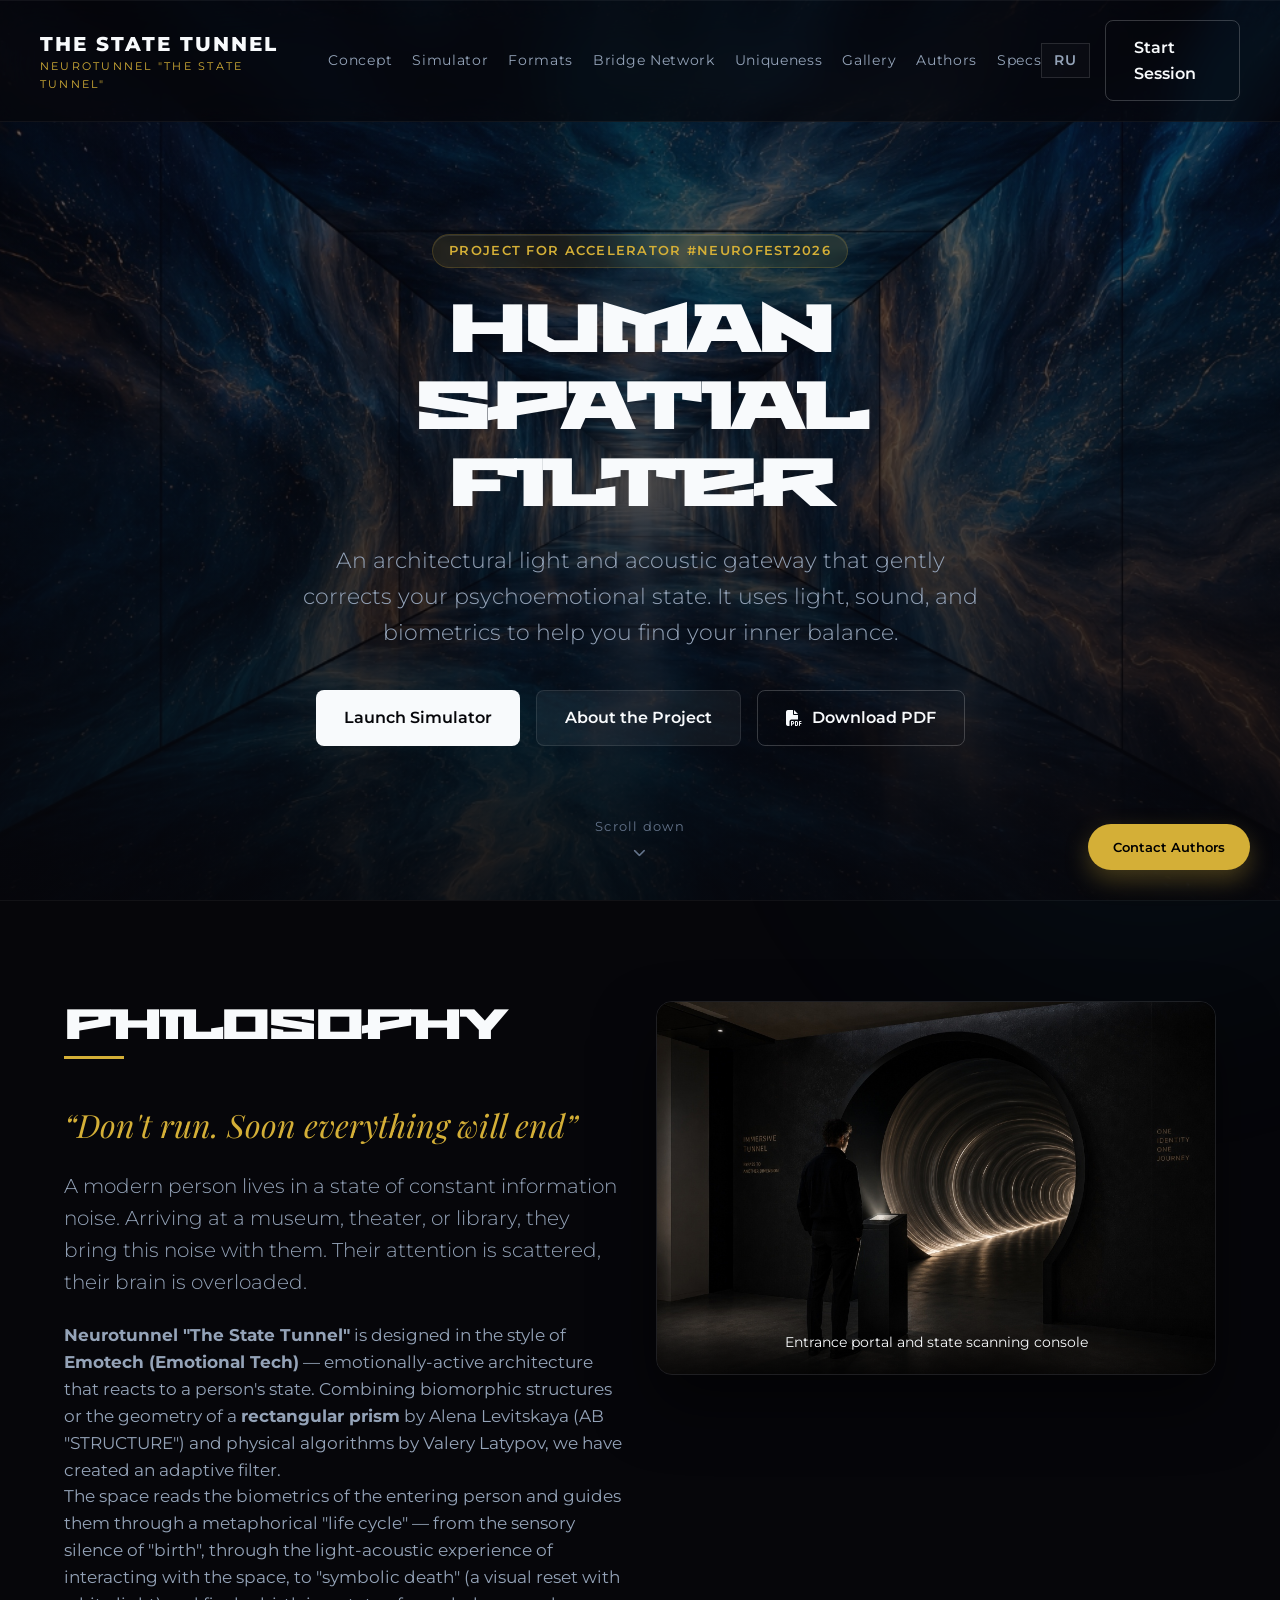
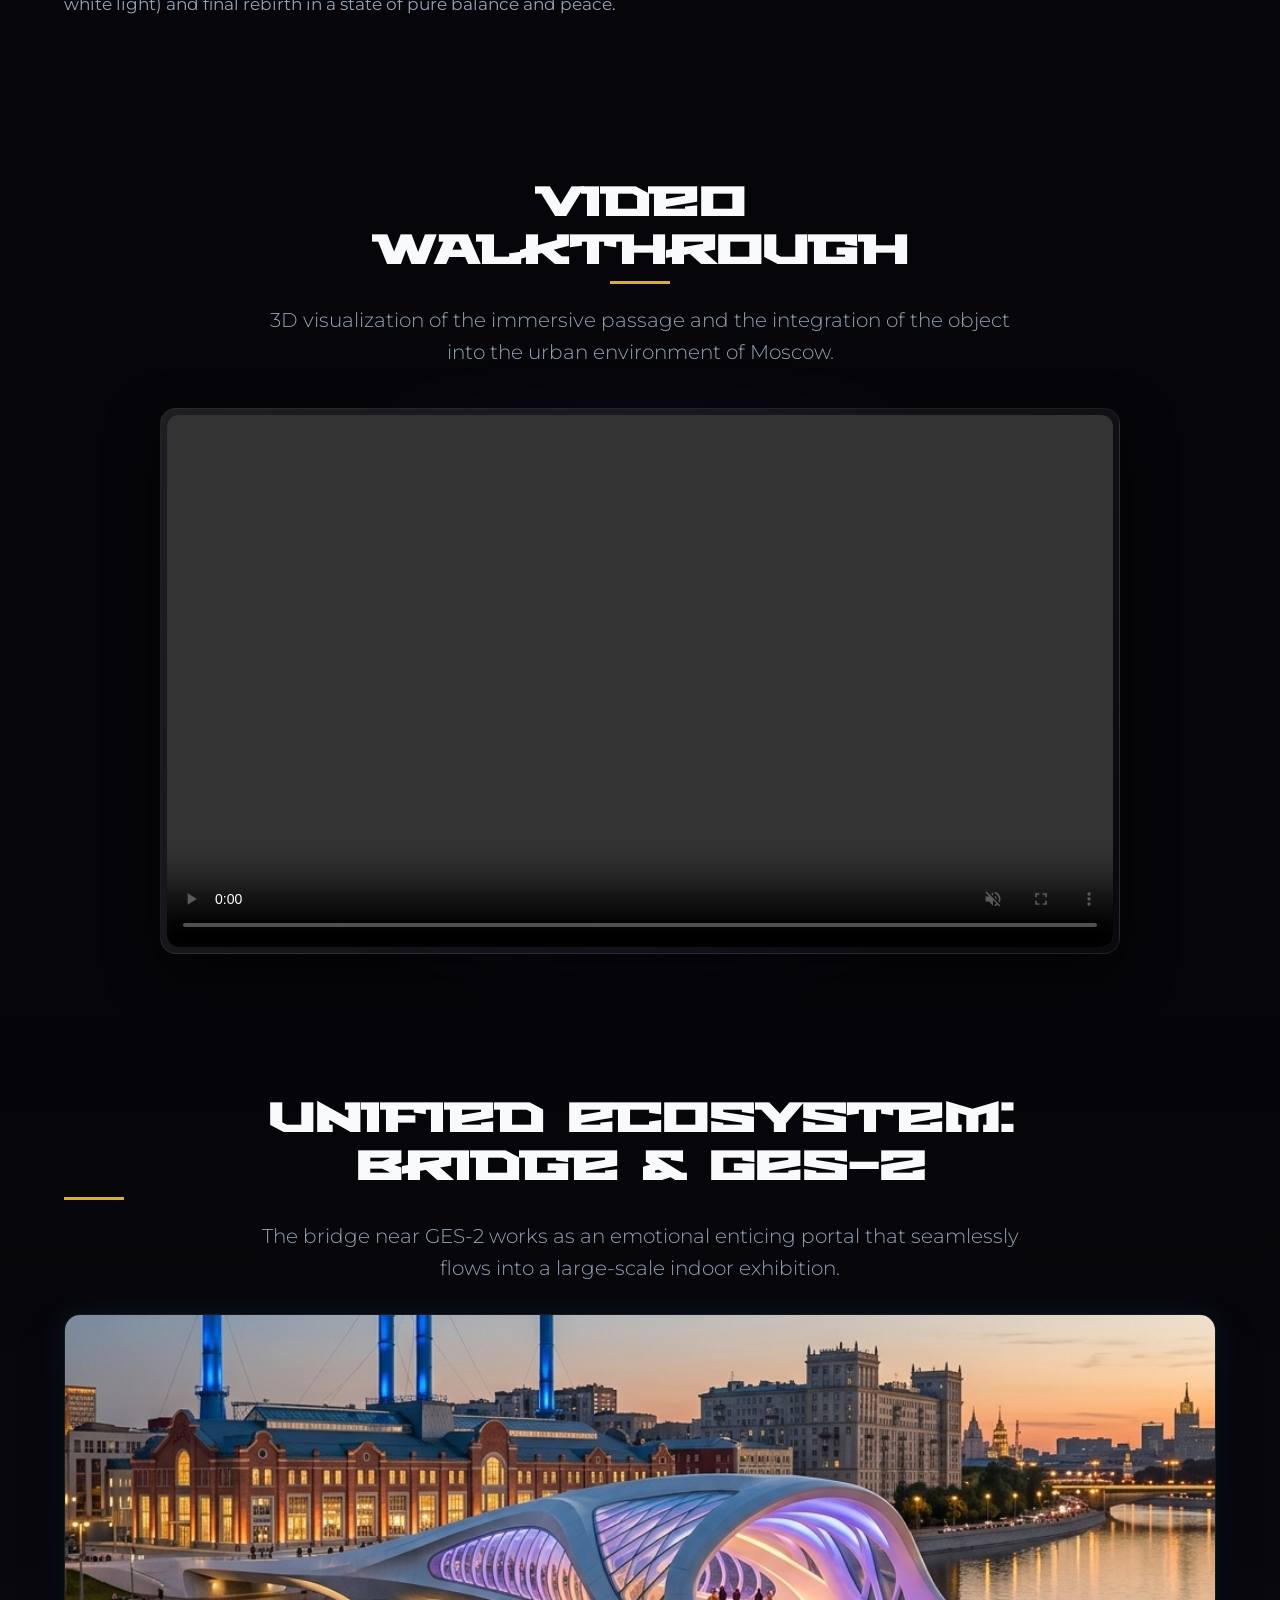
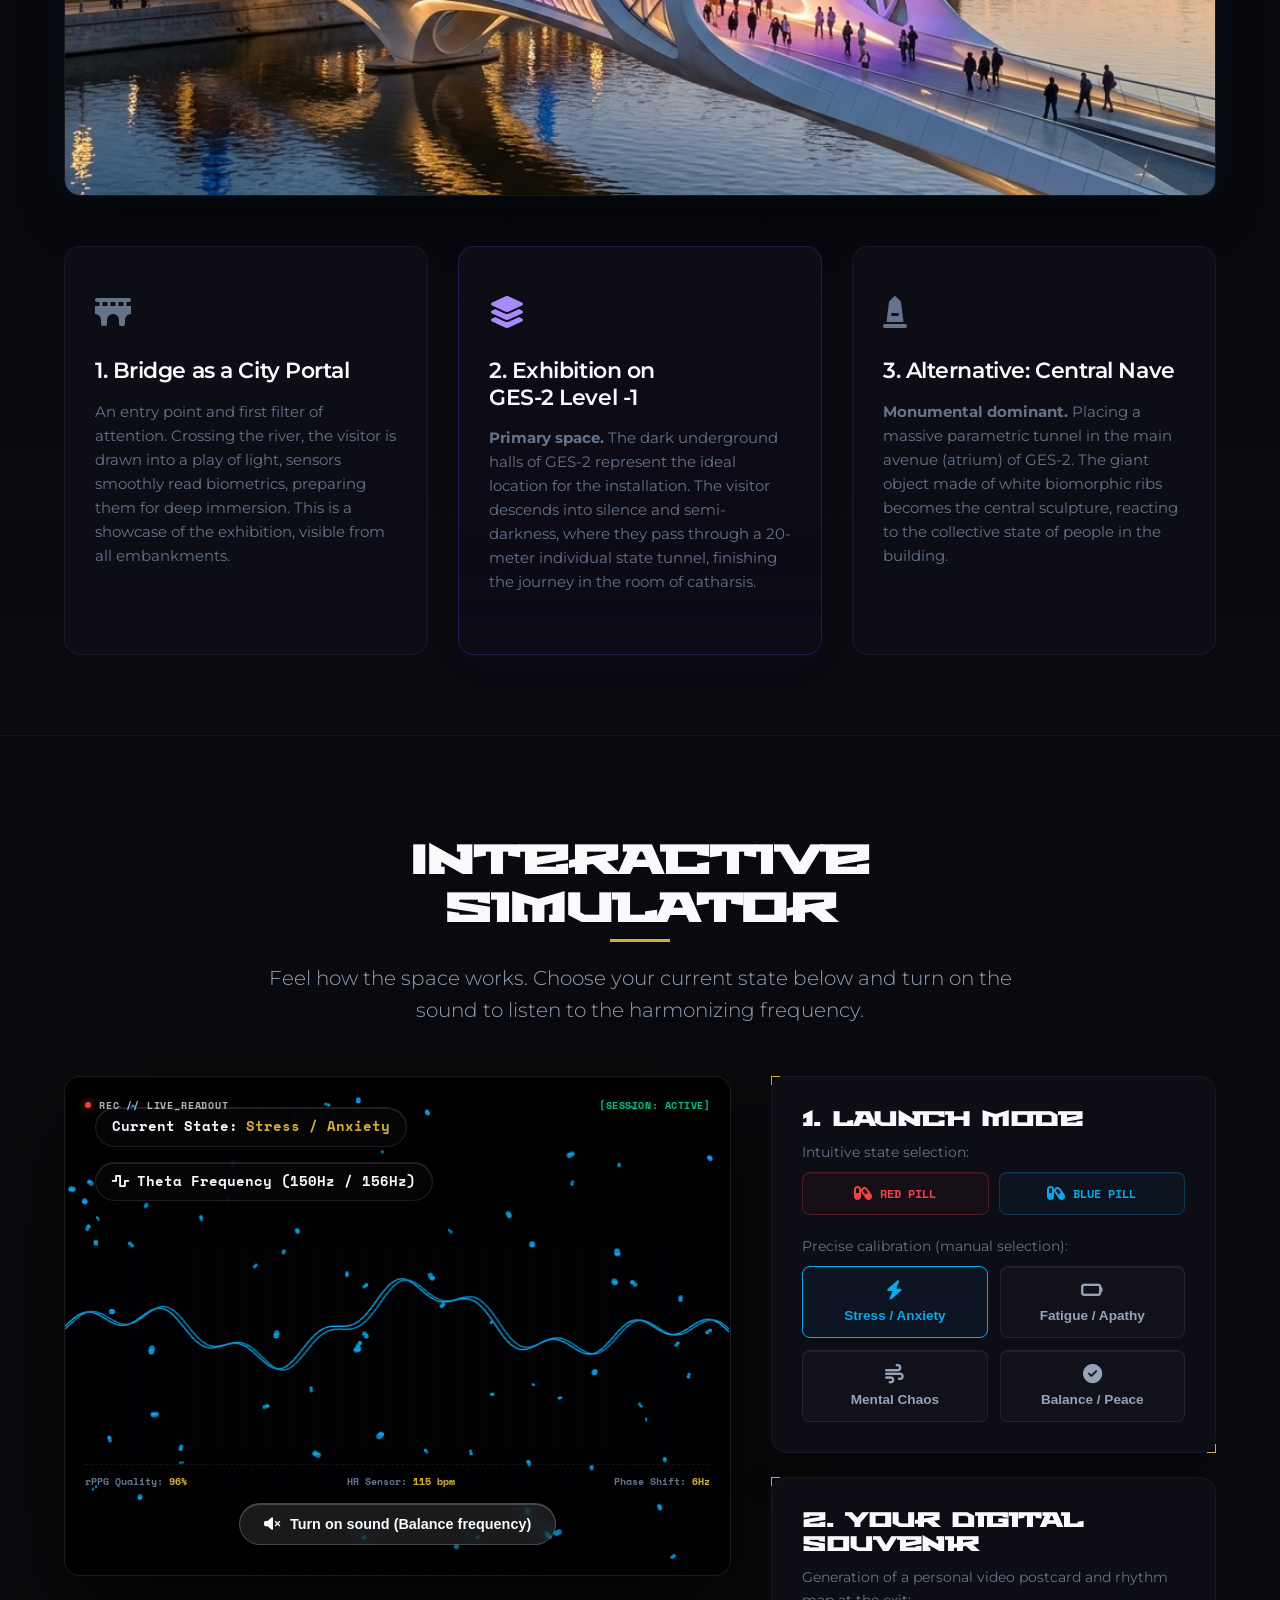
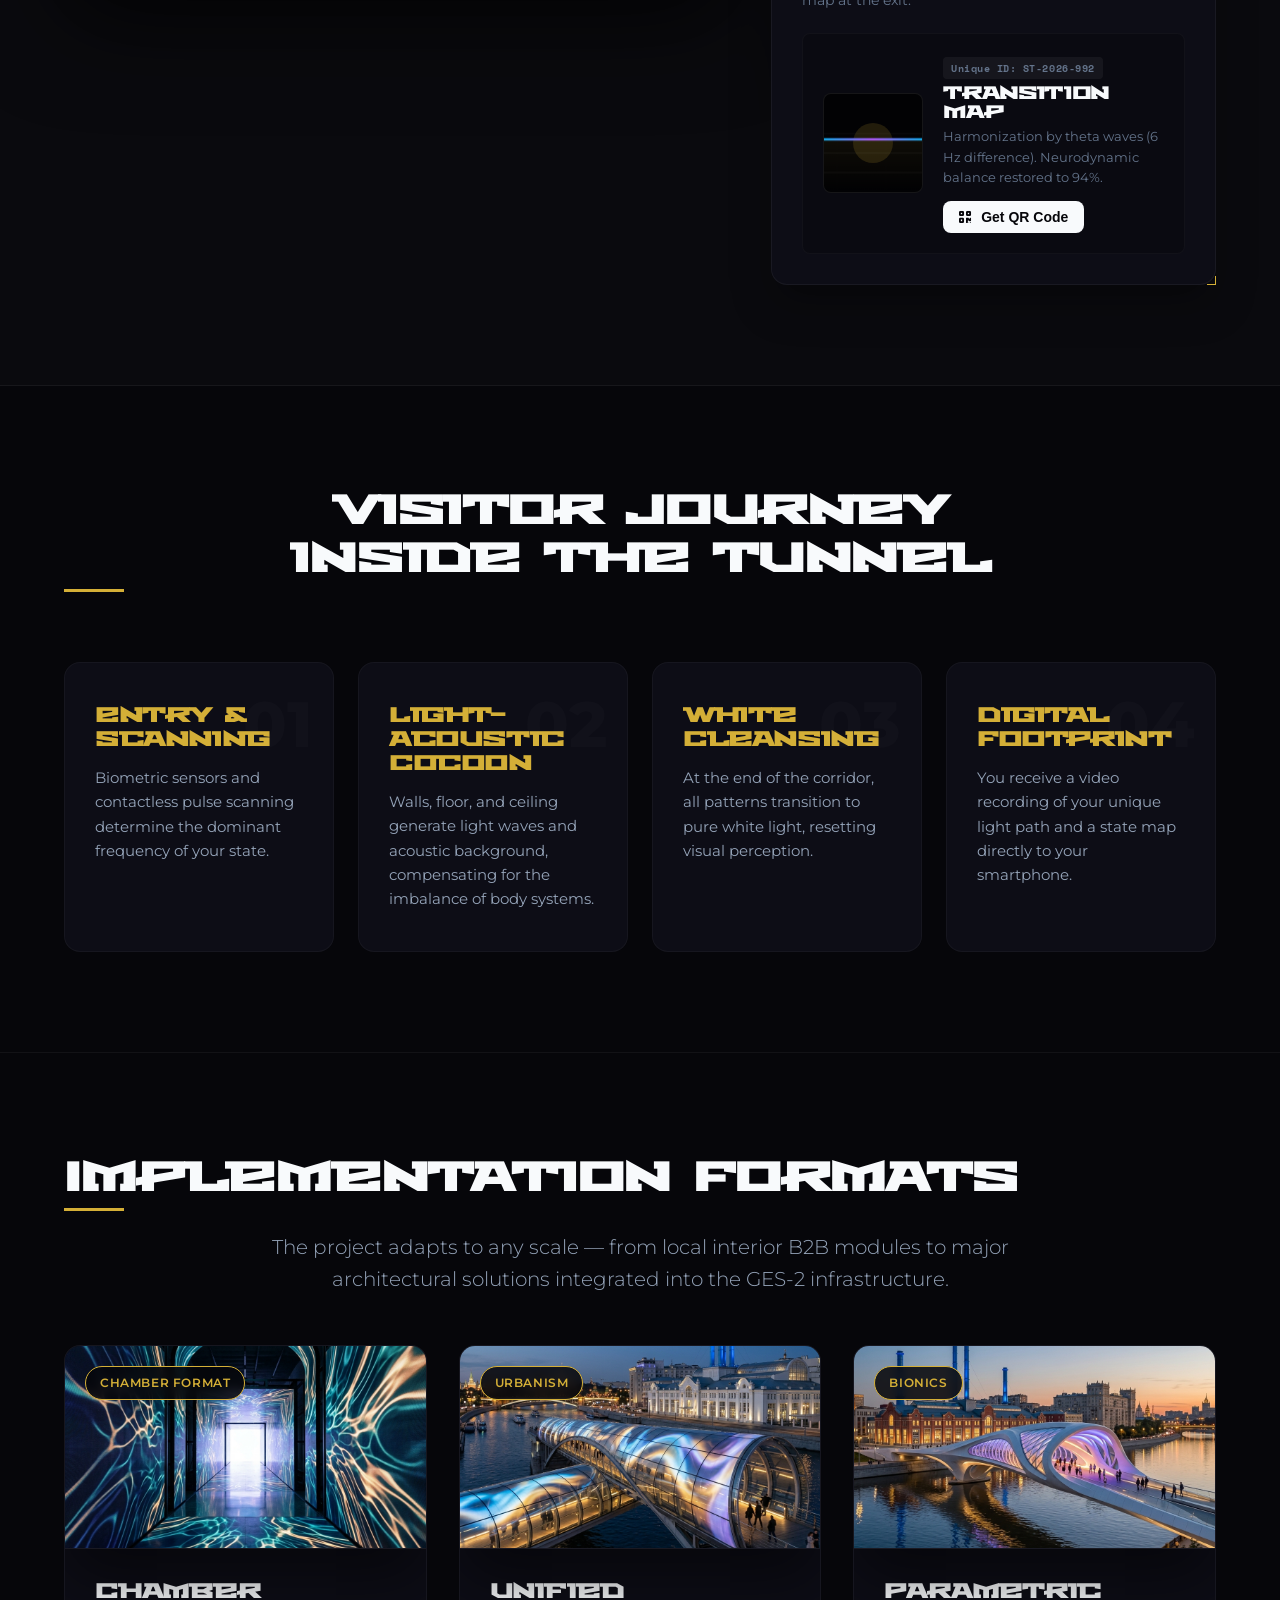
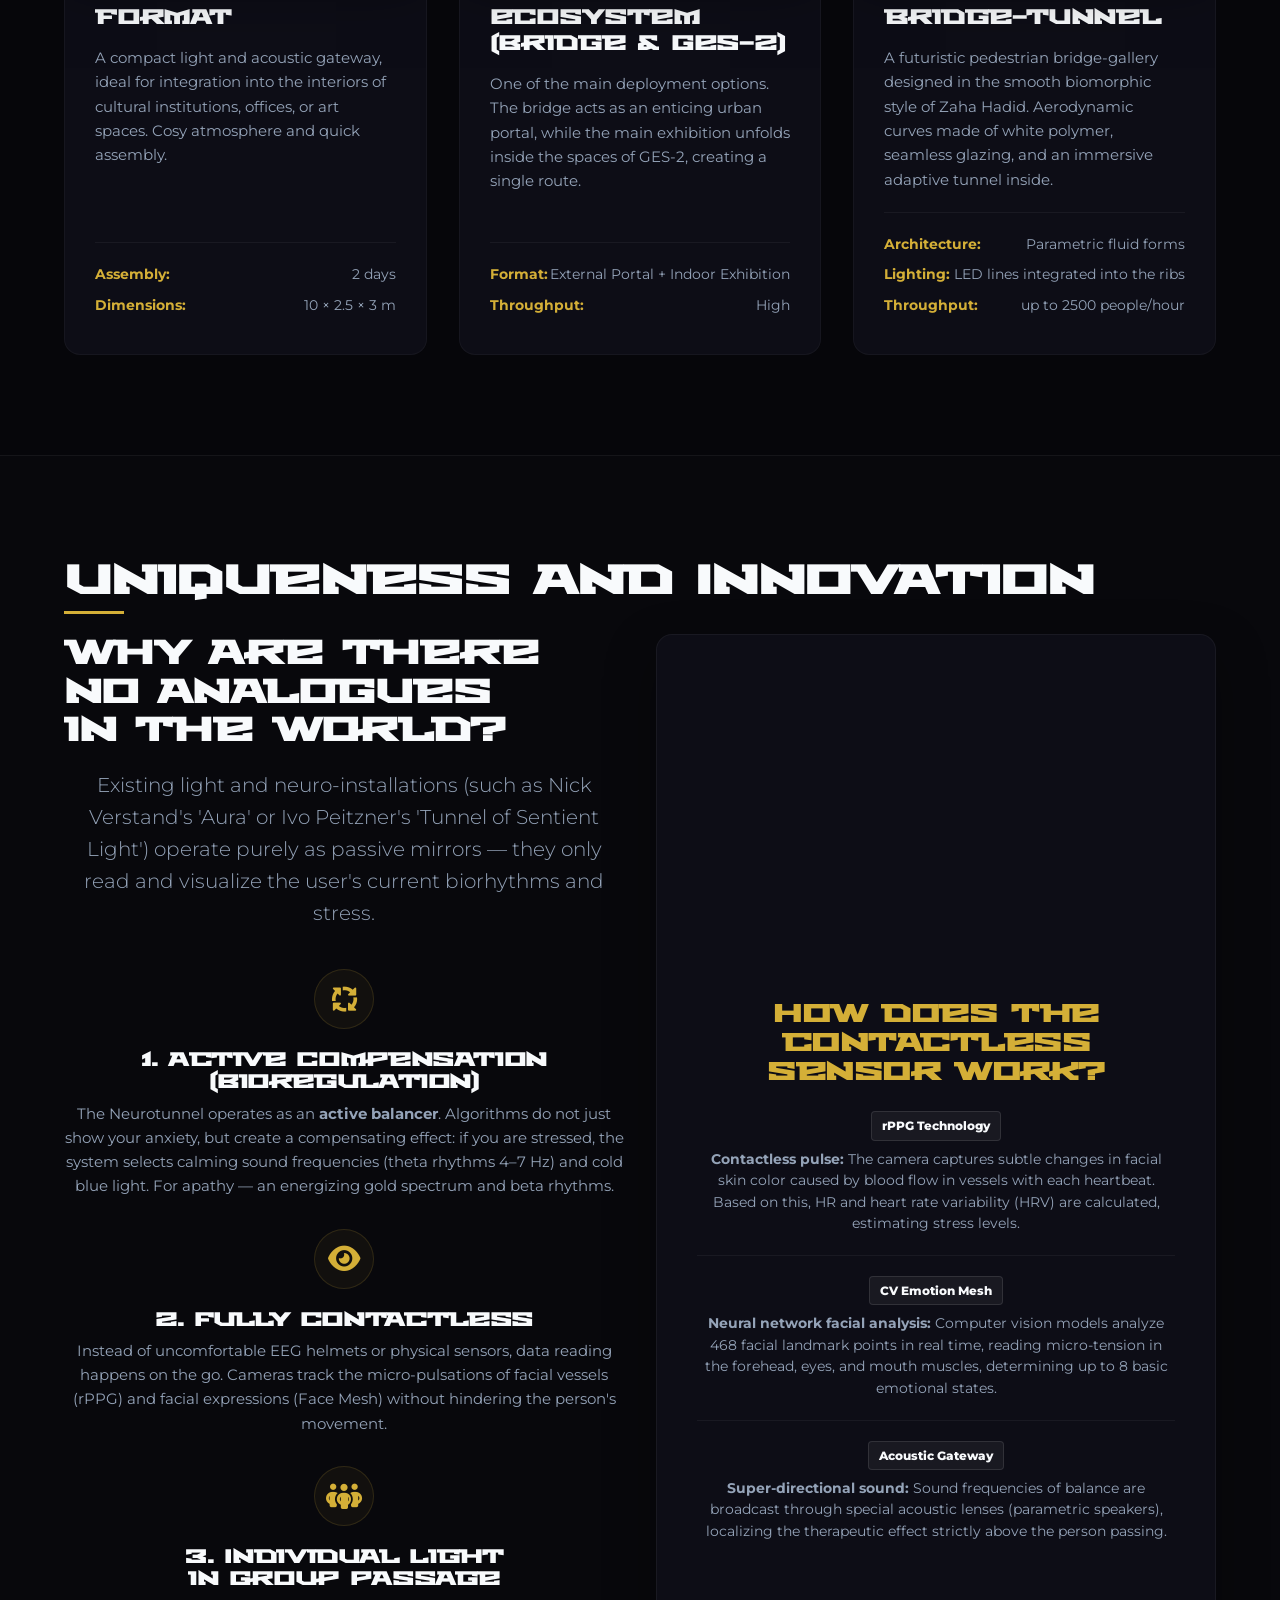
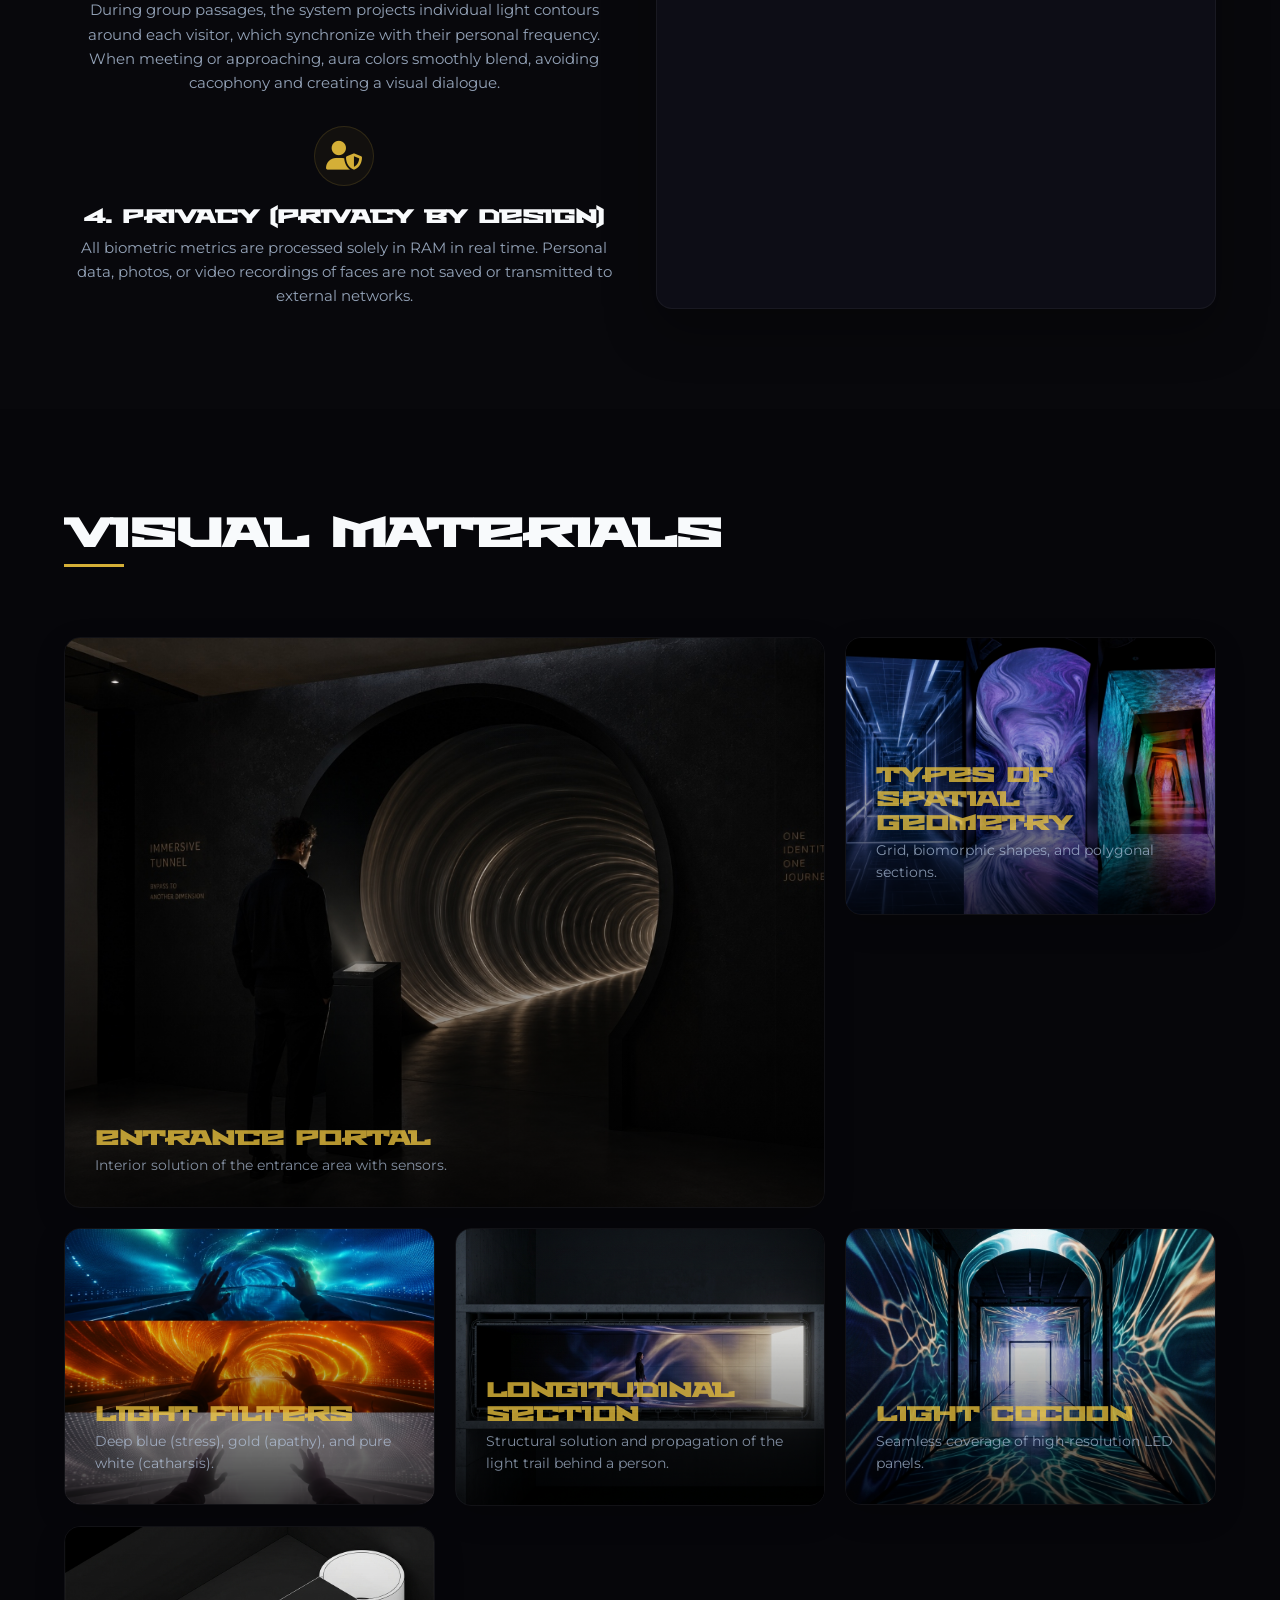
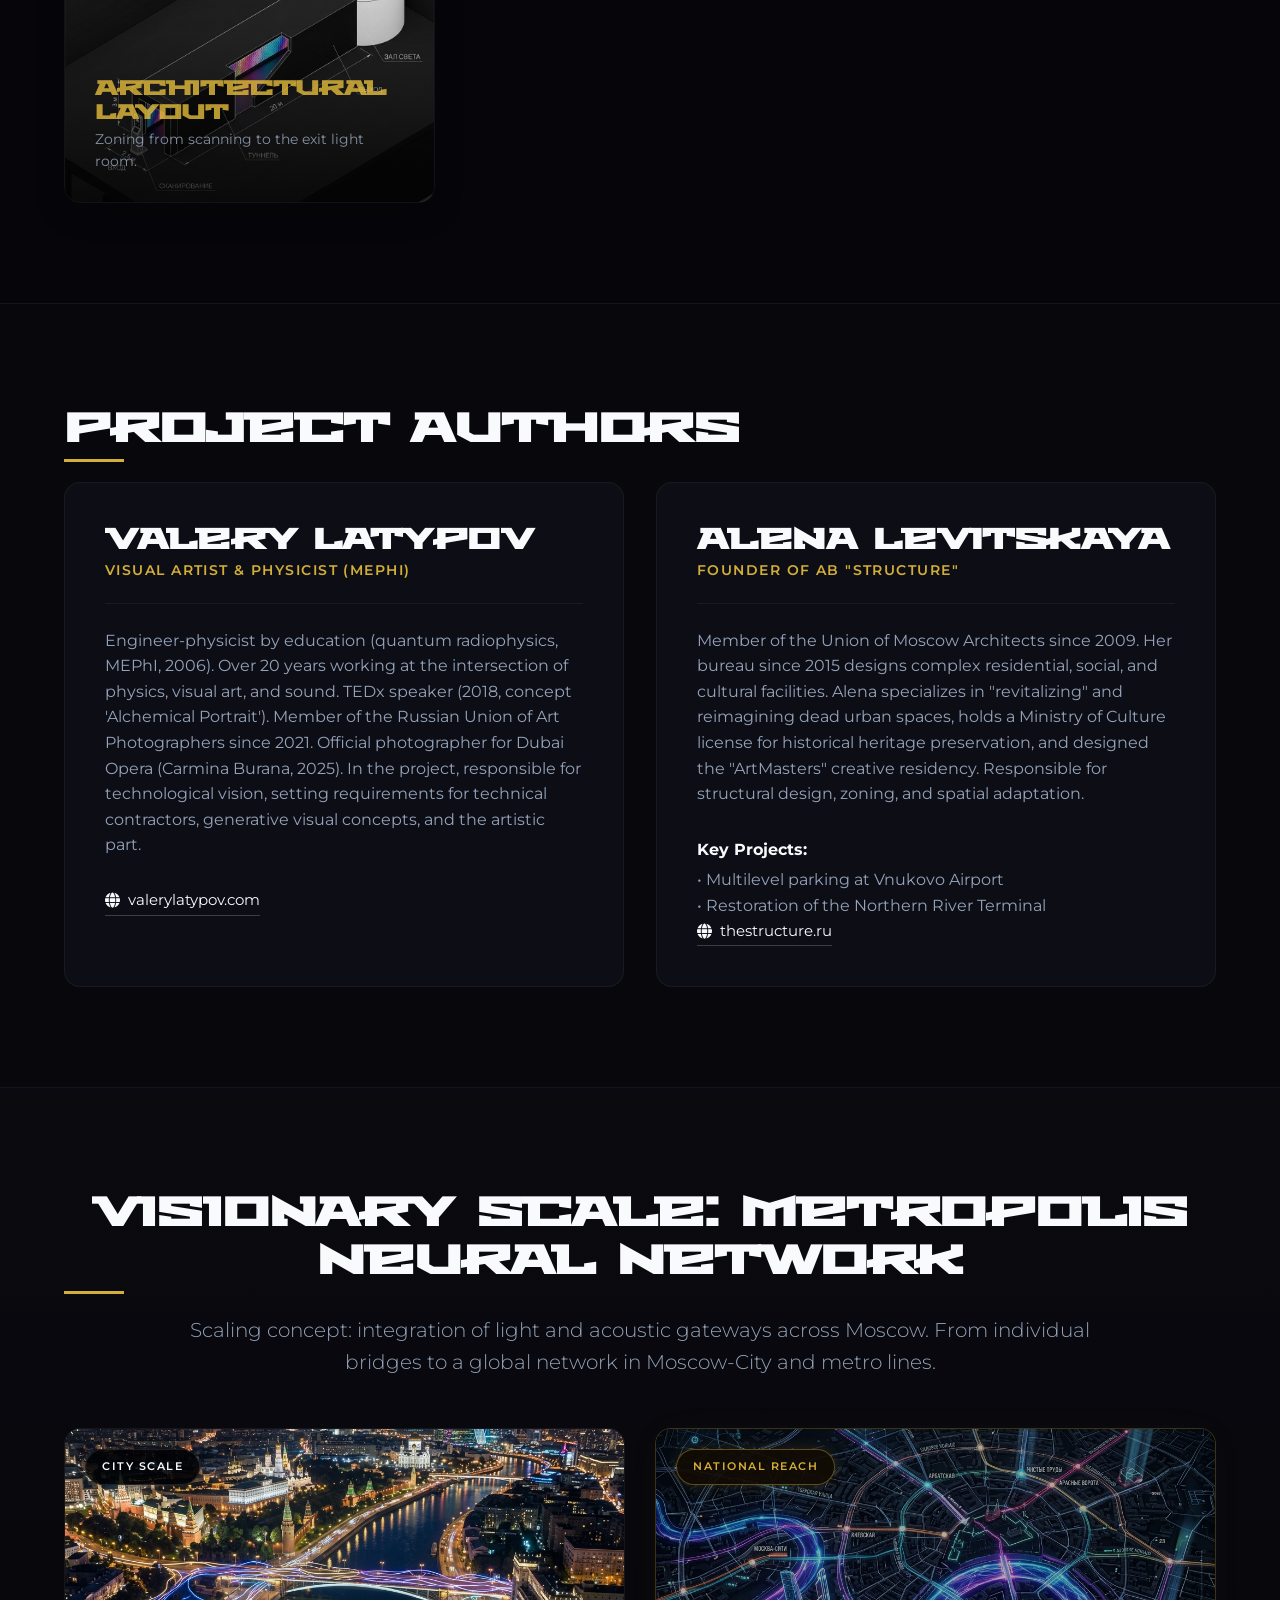
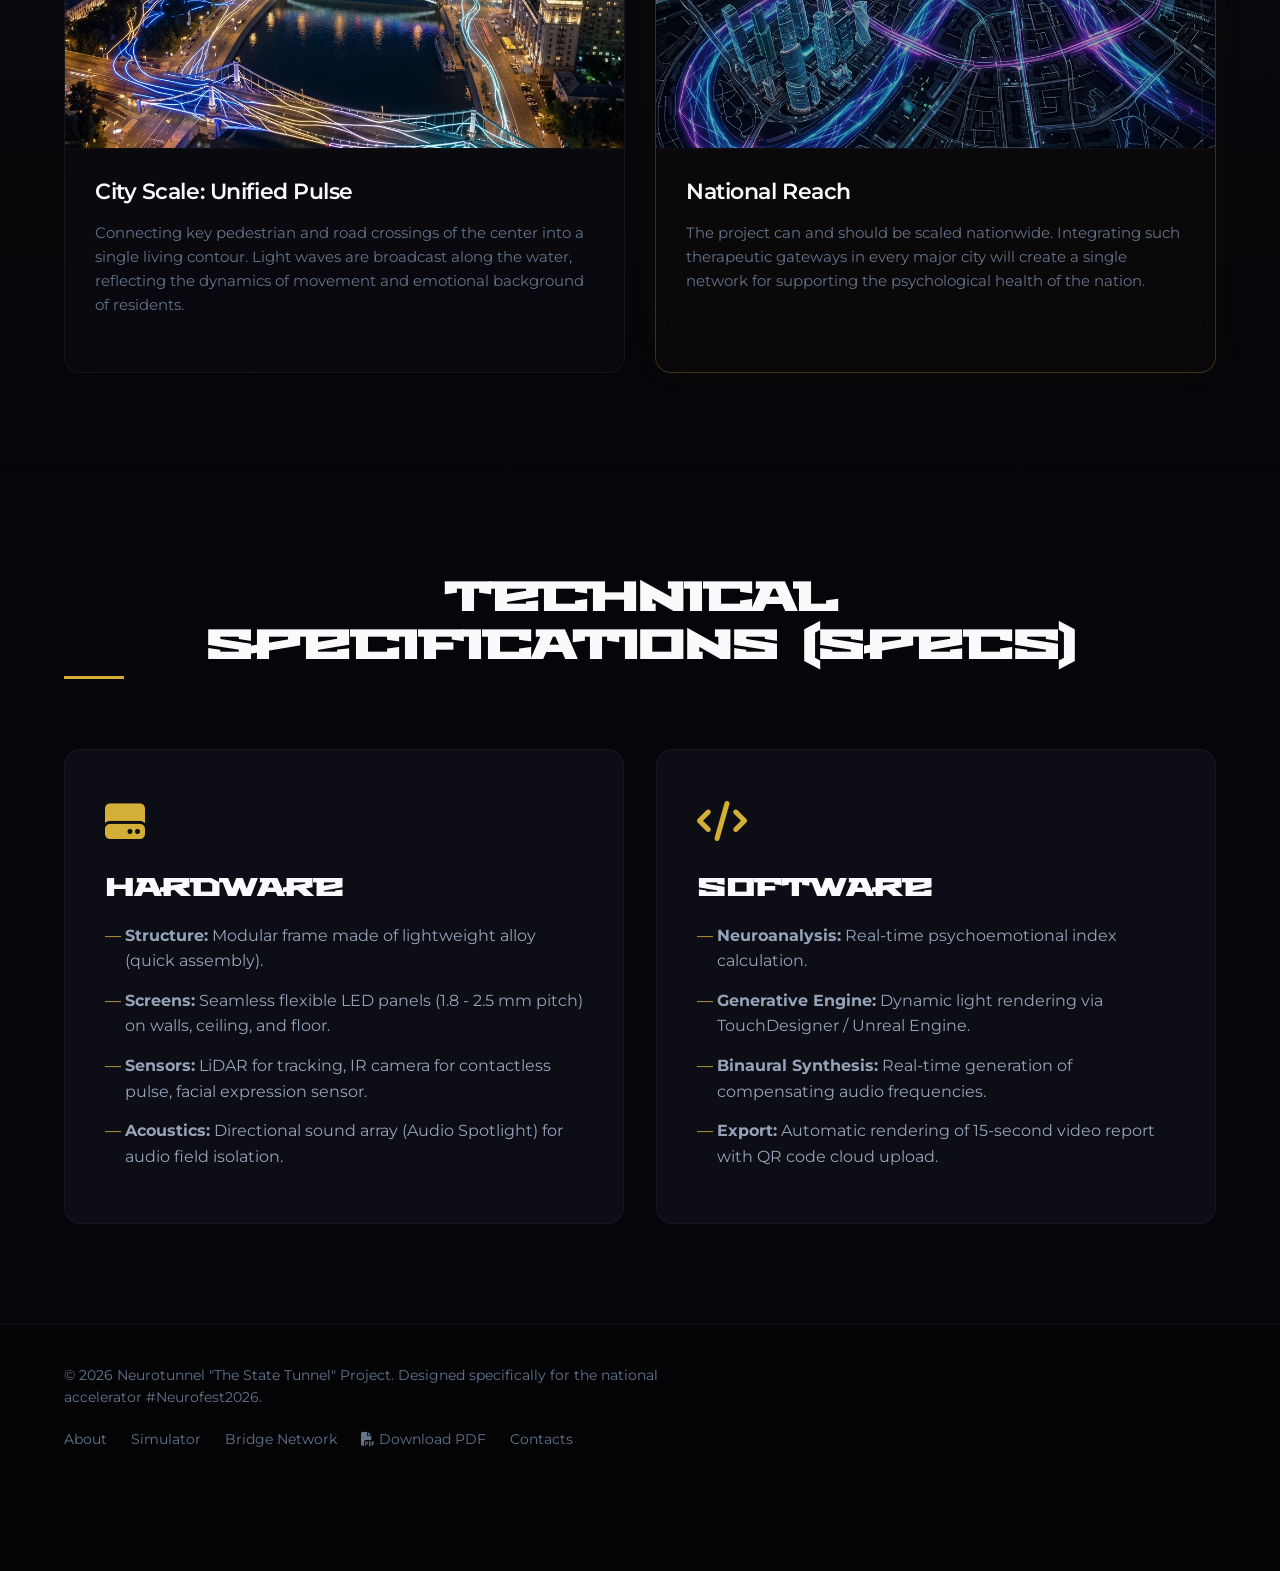
==== commit 4588f8ee: "feat: add English and Russian pitch deck PDFs and download buttons" ====
--- a/index-en.html
+++ b/index-en.html
@@ -50,6 +50,7 @@
             <div class="hero-actions reveal-init stagger-5">
                 <a href="#simulator" class="btn btn-primary">Launch Simulator</a>
                 <a href="#concept" class="btn btn-secondary">About the Project</a>
+                <a href="Neirotunnel_thestr_EN.pdf" target="_blank" class="btn btn-outline"><i class="fa-solid fa-file-pdf"></i> Download PDF</a>
             </div>
         </div>
         <div class="hero-bg-visual">
@@ -549,6 +550,7 @@
                     <a href="#concept">About</a>
                     <a href="#simulator">Simulator</a>
                     <a href="#city-network">Bridge Network</a>
+                    <a href="Neirotunnel_thestr_EN.pdf" target="_blank"><i class="fa-solid fa-file-pdf"></i> Download PDF</a>
                     <a href="#team">Contacts</a>
                 </div>
             </div>
--- a/style.css
+++ b/style.css
@@ -278,20 +278,25 @@
 
 .nav {
     display: none;
-    gap: 30px;
+    gap: 20px;
 }
 
 @media (min-width: 1024px) {
     .nav {
         display: flex;
+        align-items: center;
+        margin-left: 50px;
+        margin-right: auto;
     }
 }
 
 .nav a {
-    font-size: 0.95rem;
+    font-size: 0.85rem;
     font-weight: 400;
     letter-spacing: 0.05em;
     color: var(--text-secondary);
+    white-space: nowrap;
+    transition: color 0.3s ease;
 }
 
 .nav a:hover {
@@ -1091,7 +1096,7 @@
 
 /* Footer */
 .footer {
-    padding: 40px 0;
+    padding: 40px 0 120px 0;
     border-top: 1px solid rgba(255, 255, 255, 0.05);
     background-color: #040407;
 }
@@ -1108,23 +1113,37 @@
 @media (min-width: 768px) {
     .footer-content {
         flex-direction: row;
+        flex-wrap: wrap;
         text-align: left;
+        gap: 20px 30px;
     }
 }
 
 .footer p {
     font-size: 0.85rem;
     color: var(--text-muted);
+    line-height: 1.6;
+    margin: 0;
+}
+
+@media (min-width: 768px) {
+    .footer p {
+        max-width: 55%;
+    }
 }
 
 .footer-links {
     display: flex;
-    gap: 20px;
+    gap: 24px;
+    flex-wrap: wrap;
+    align-items: center;
 }
 
 .footer-links a {
     font-size: 0.85rem;
     color: var(--text-muted);
+    white-space: nowrap;
+    transition: color 0.3s ease;
 }
 
 .footer-links a:hover {
